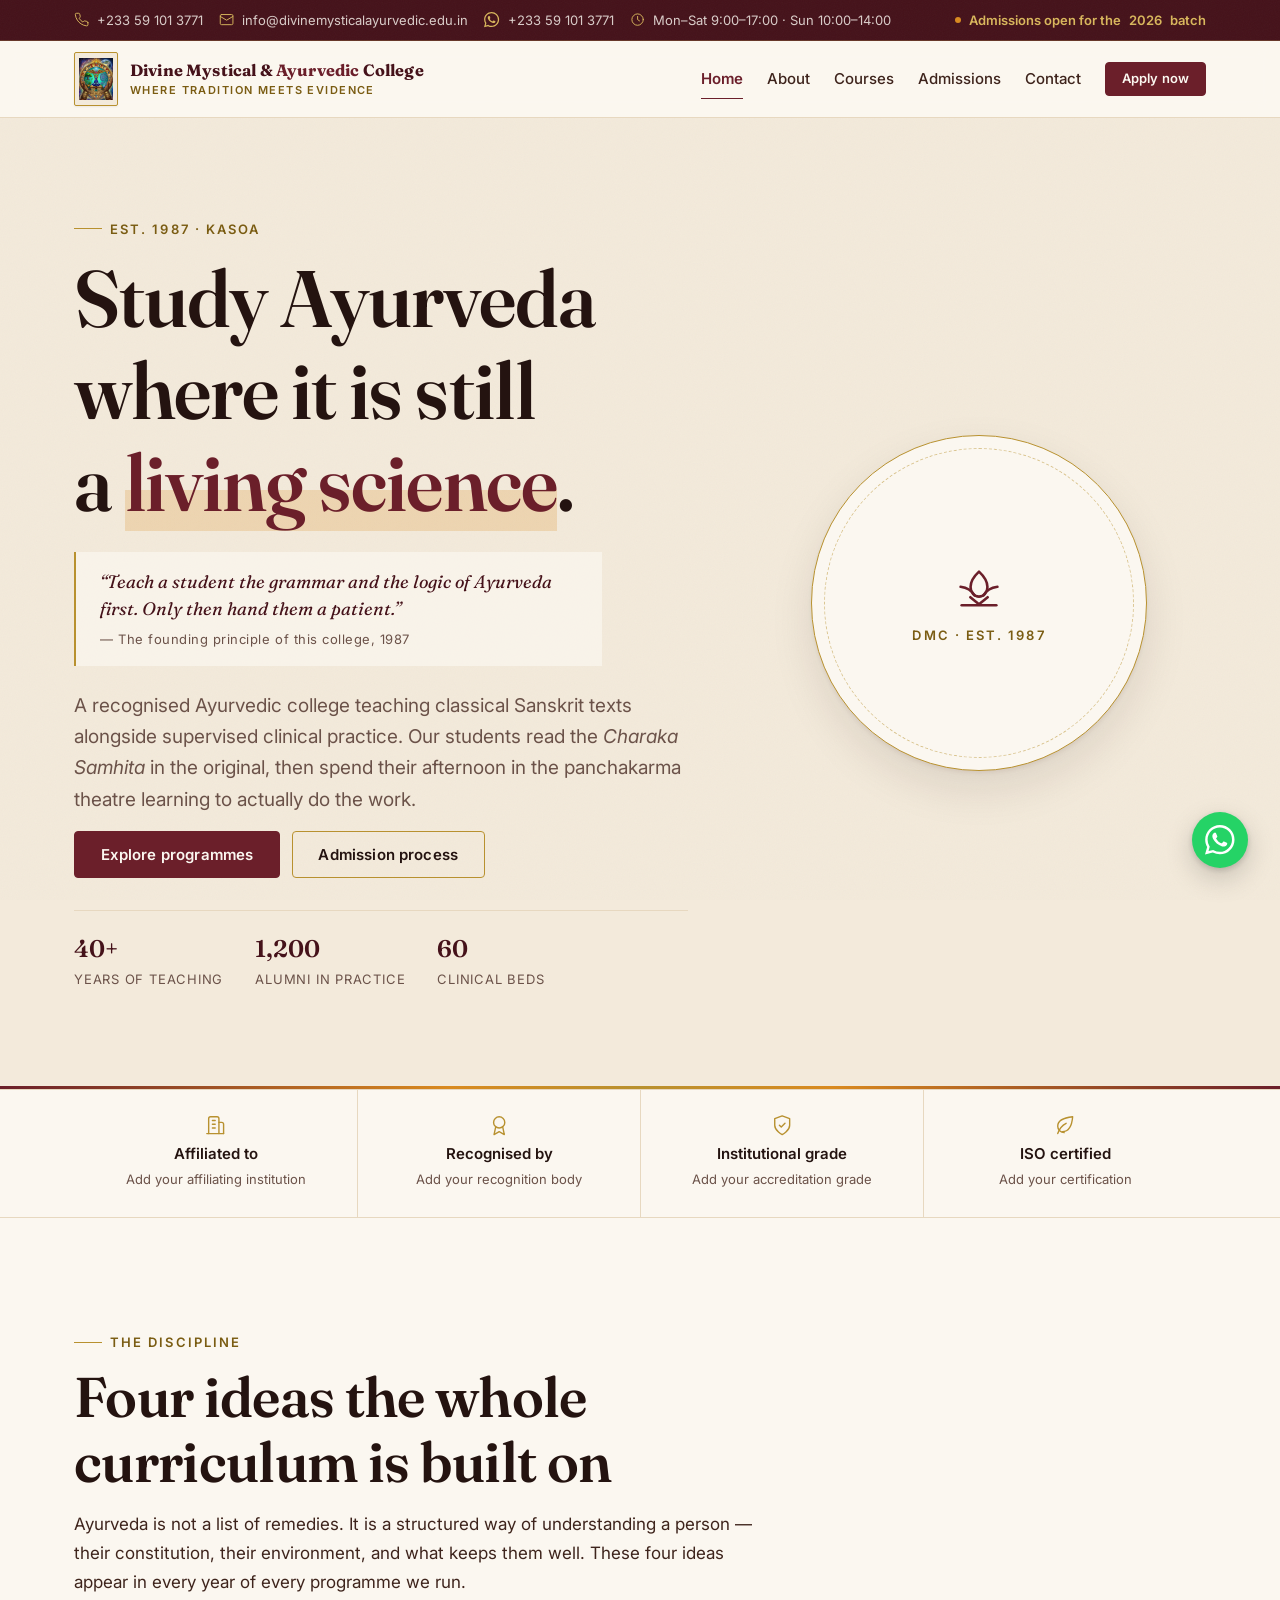
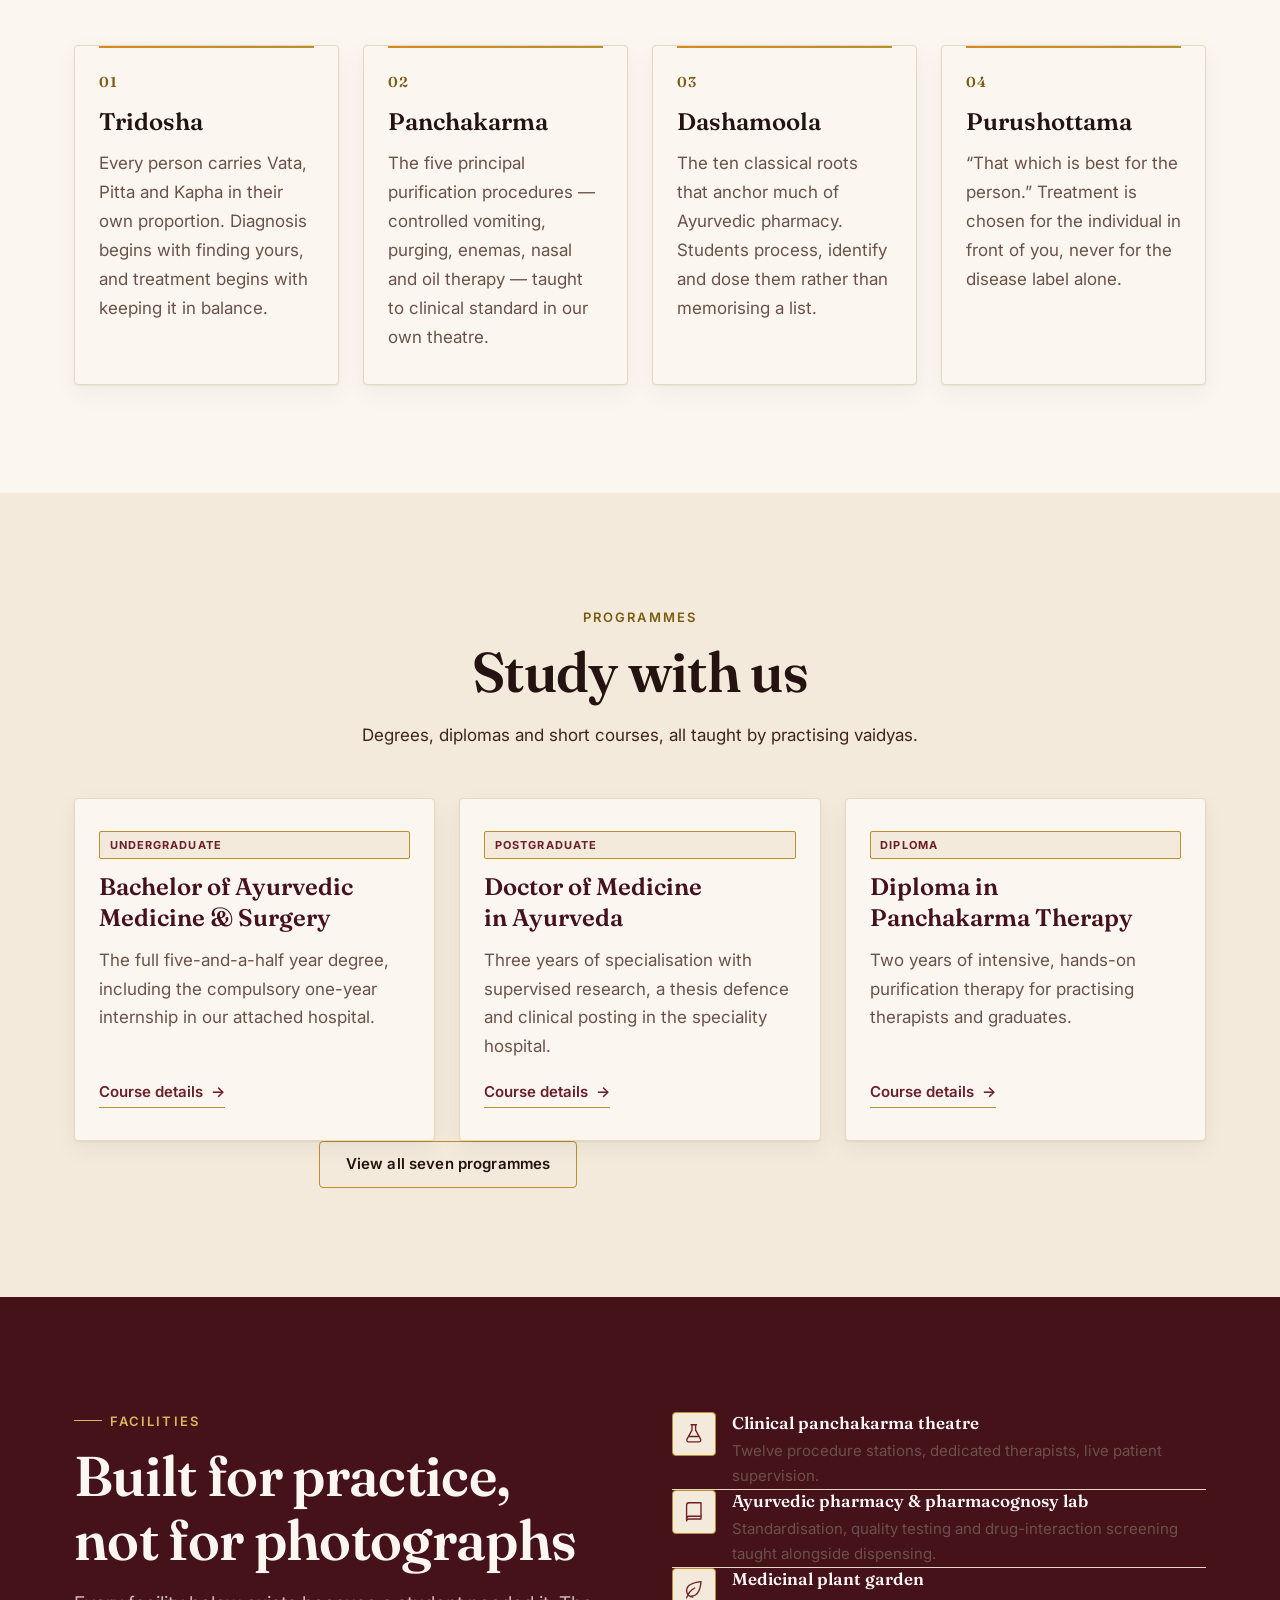
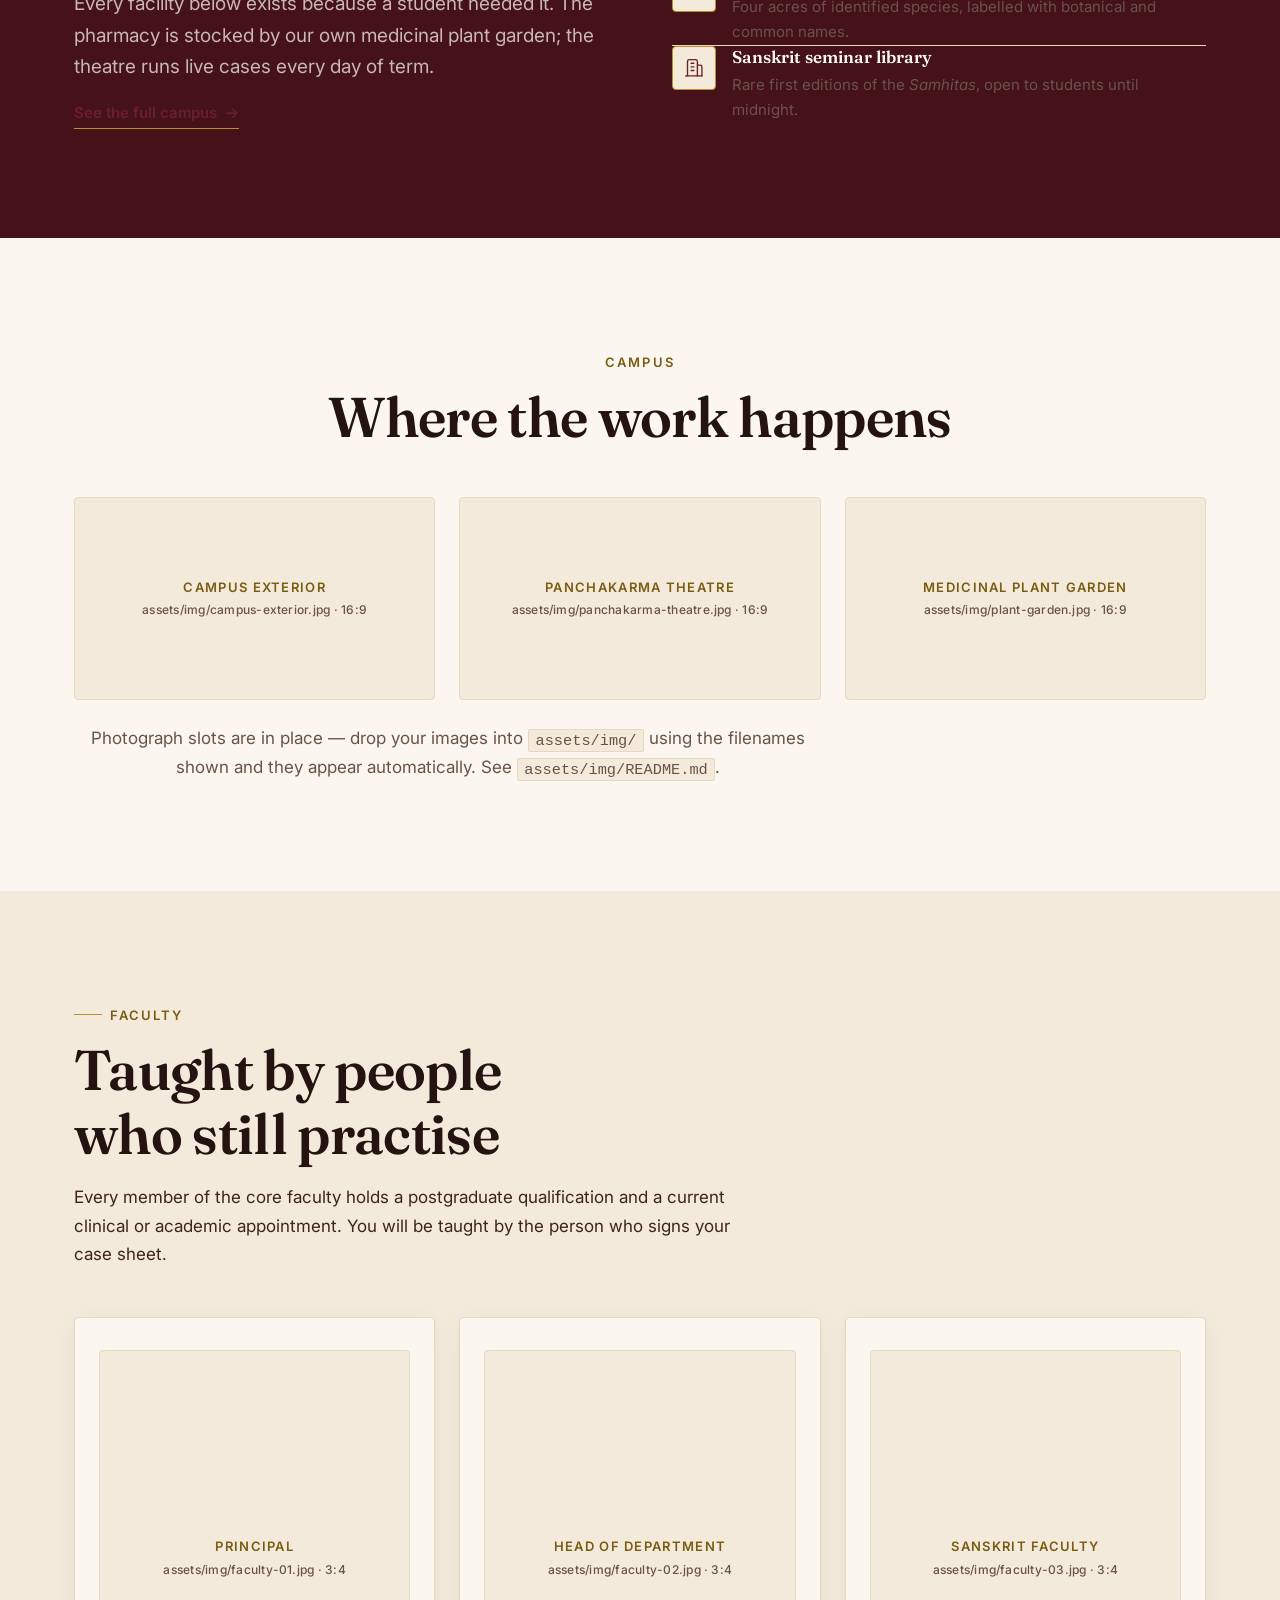
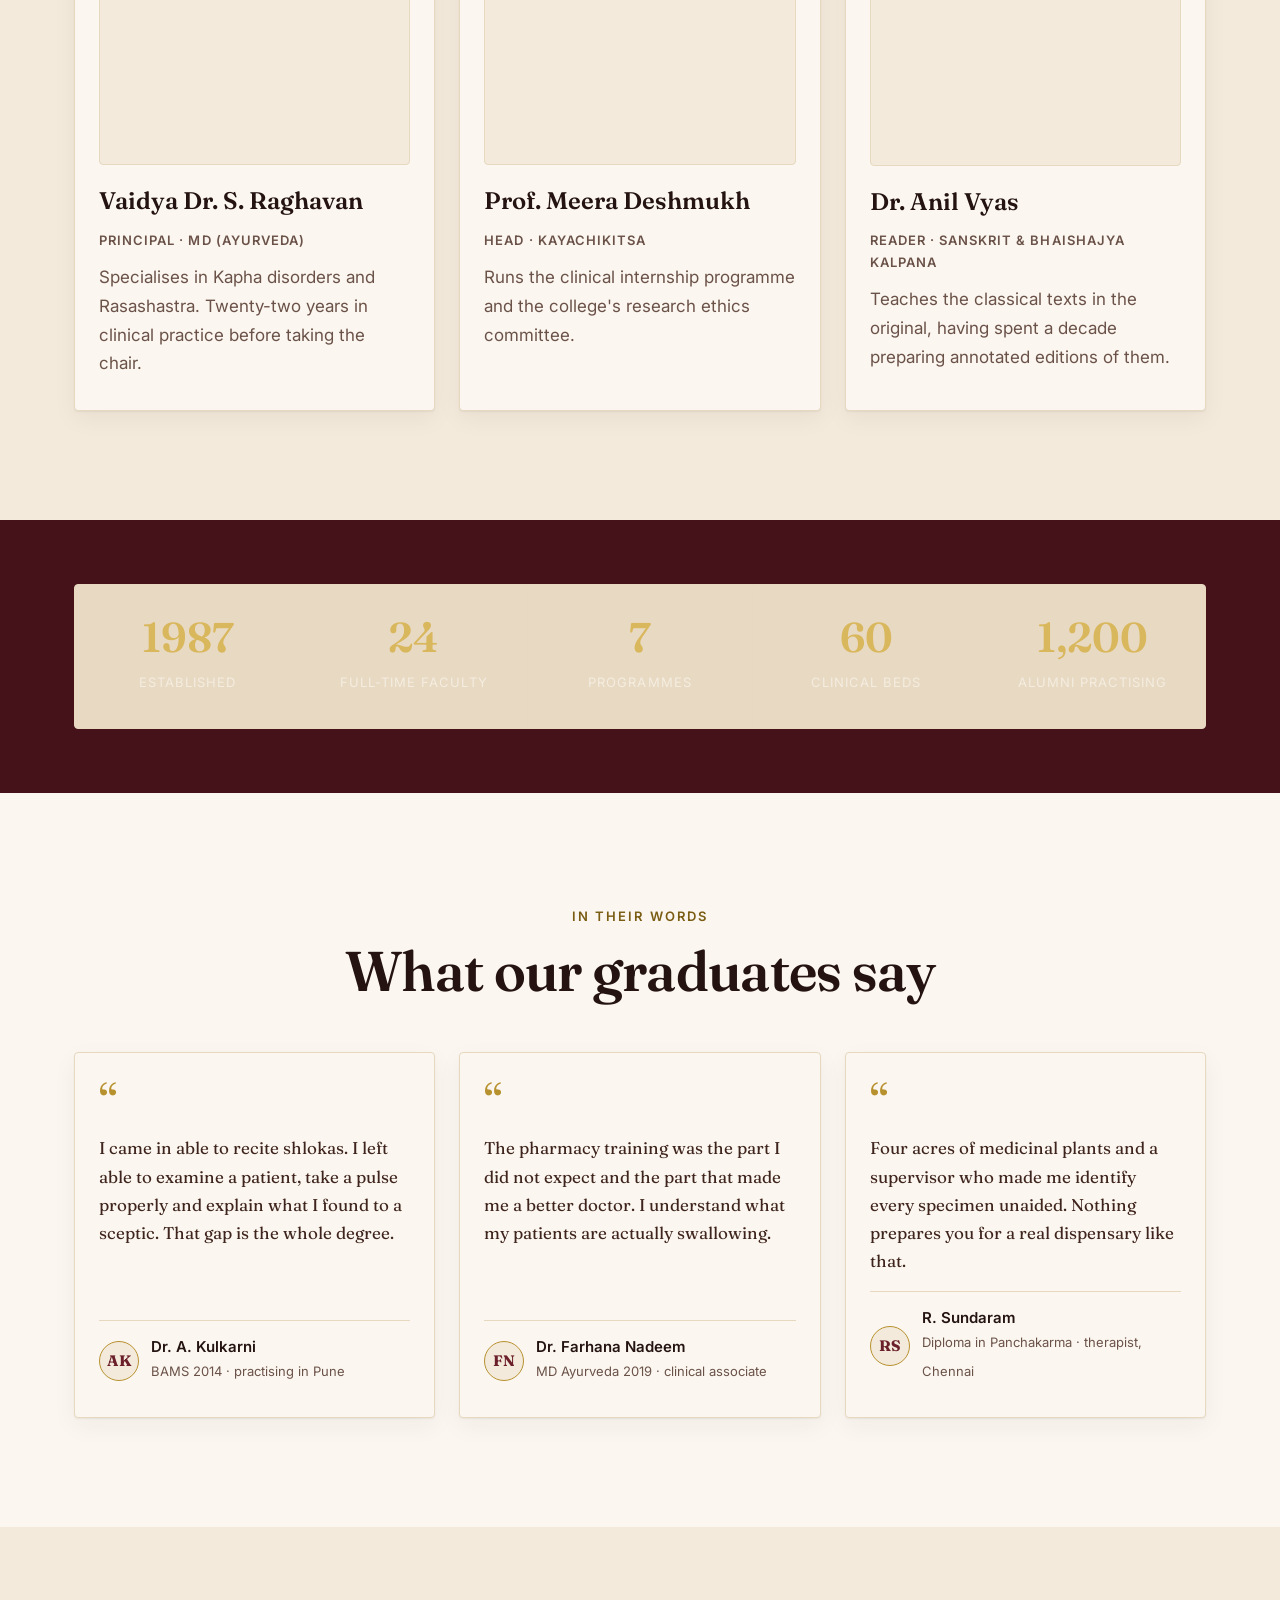
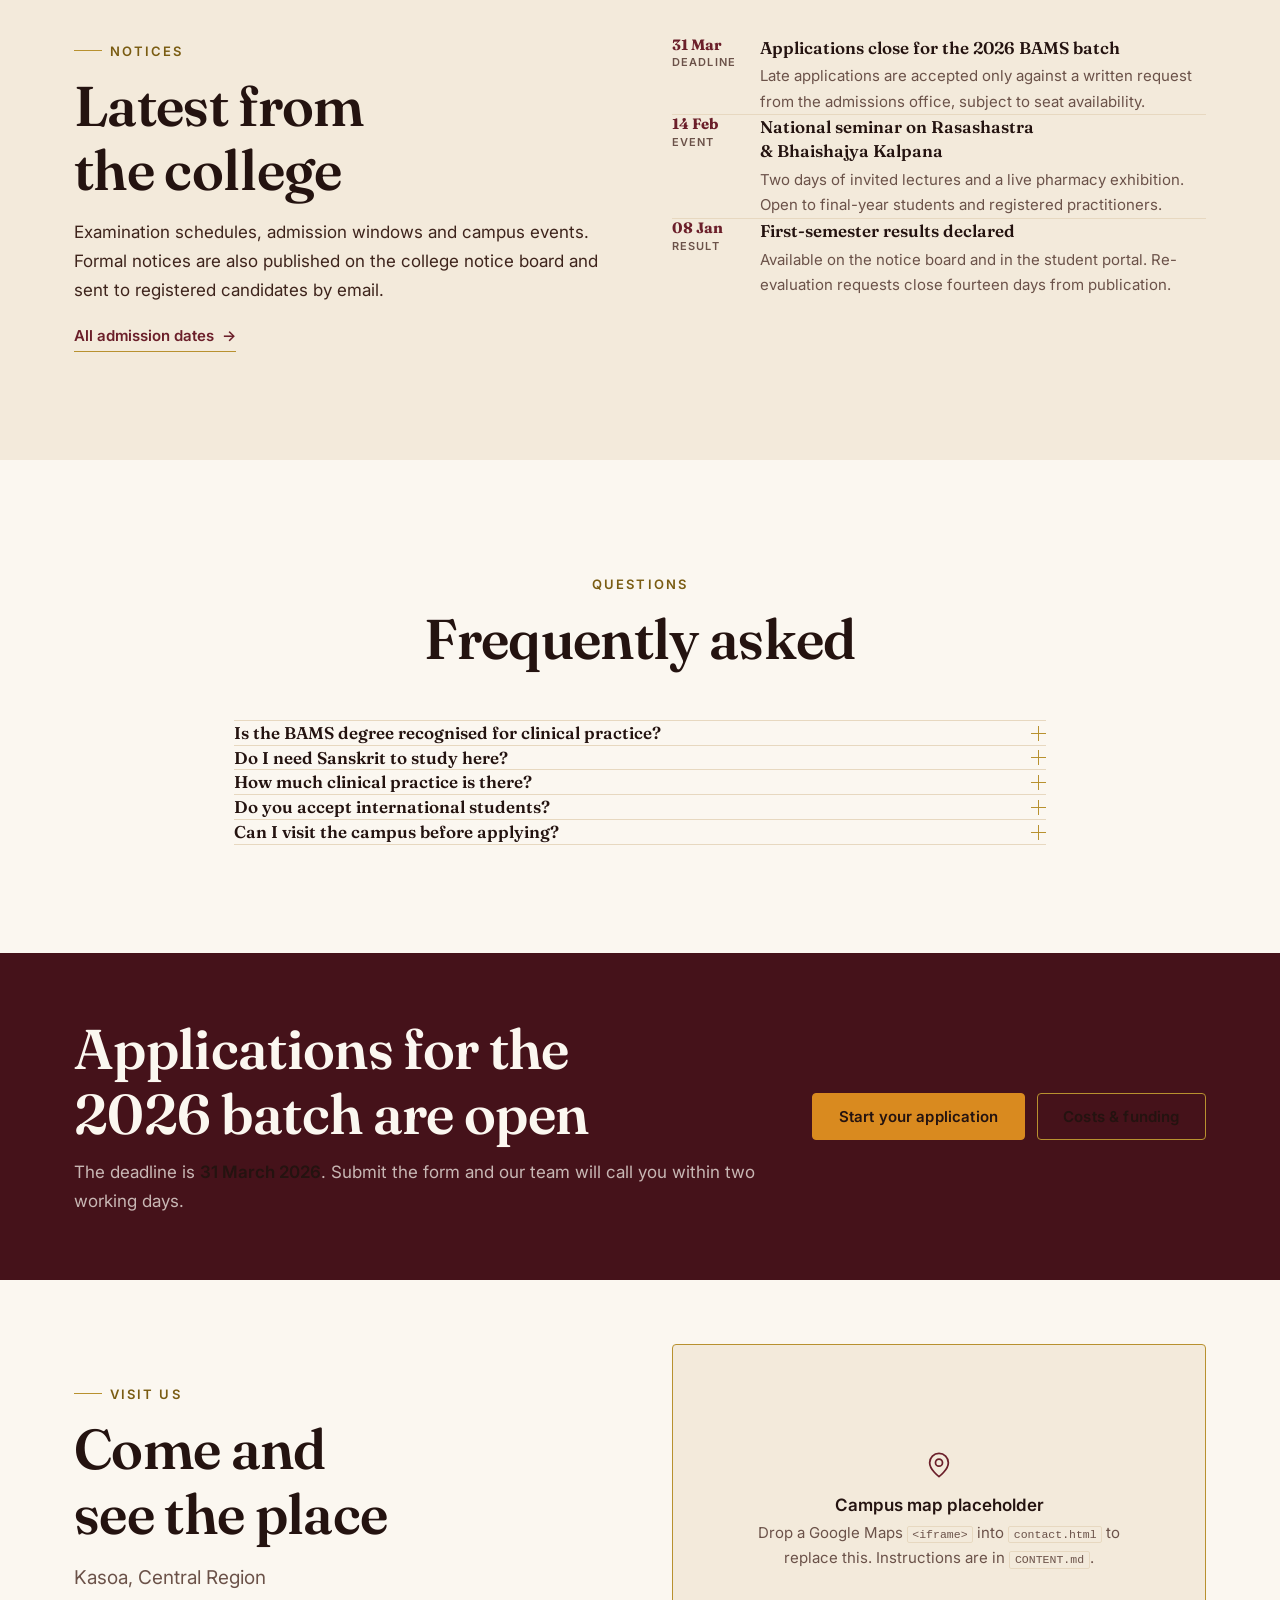
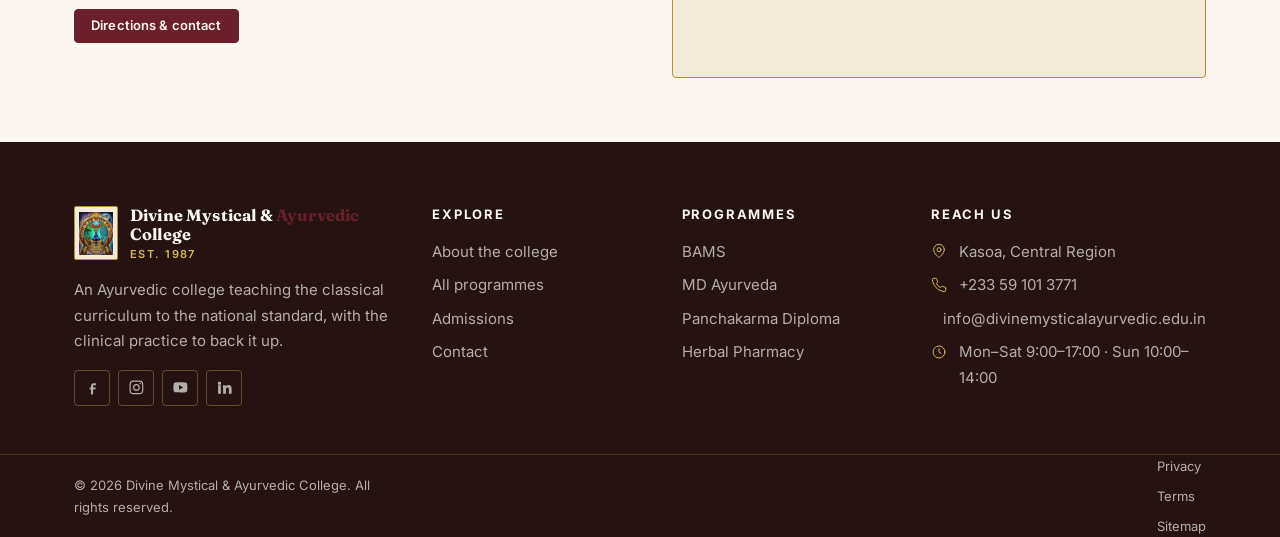
==== index.html @ 0a497731 "Initial commit: Divine Mystical & Ayurvedic College website Static site, zero dependencies. HTML, CS" ====
<!DOCTYPE html>
<html lang="en" class="no-js">
<head>
<meta charset="utf-8">
<meta name="viewport" content="width=device-width, initial-scale=1">
<title>Divine Mystical &amp; Ayurvedic College | BAMS &amp; MD Ayurveda</title>
<meta name="description" content="Recognised Ayurvedic college offering BAMS, MD Ayurveda, Panchakarma, herbal pharmacy and yoga therapy. Classical Sanskrit scholarship plus supervised clinical practice.">
<meta name="theme-color" content="#6b1f2a">
<link rel="canonical" href="https://www.divinemysticalayurvedic.edu.in/">

<meta property="og:type" content="website">
<meta property="og:site_name" content="Divine Mystical &amp; Ayurvedic College">
<meta property="og:locale" content="en_IN">
<meta property="og:title" content="Divine Mystical &amp; Ayurvedic College">
<meta property="og:description" content="Recognised Ayurvedic college offering BAMS, MD Ayurveda, Panchakarma, herbal pharmacy and yoga therapy programmes.">
<meta property="og:url" content="https://www.divinemysticalayurvedic.edu.in/">
<meta name="twitter:card" content="summary_large_image">
<meta name="twitter:title" content="Divine Mystical &amp; Ayurvedic College">
<meta name="twitter:description" content="Recognised Ayurvedic college offering BAMS, MD Ayurveda, Panchakarma, herbal pharmacy and yoga therapy programmes.">

<link rel="icon" href="data:image/svg+xml,%3Csvg xmlns='http://www.w3.org/2000/svg' viewBox='0 0 32 32'%3E%3Crect width='32' height='32' fill='%236b1f2a'/%3E%3Cg fill='none' stroke='%23d9b75c' stroke-width='1.6' stroke-linecap='round'%3E%3Cpath d='M16 7c3 3 4.5 5.5 4.5 8.5S19 20 16 20s-4.5-2-4.5-4.5S13 10 16 7z'/%3E%3Cpath d='M6.5 13.5c3.5.5 6 2 7.5 4.5M25.5 13.5c-3.5.5-6 2-7.5 4.5'/%3E%3Cpath d='M7.5 22.5h17'/%3E%3C/g%3E%3C/svg%3E">
<link rel="preconnect" href="https://fonts.googleapis.com">
<link rel="preconnect" href="https://fonts.gstatic.com" crossorigin>
<link rel="stylesheet" href="https://fonts.googleapis.com/css2?family=Fraunces:opsz,wght@9..144,400;9..144,600;9..144,700&family=Inter:wght@400;500;600;700&display=swap">
<link rel="stylesheet" href="css/styles.css">
</head>
<body>

<a class="skip-link" href="#main">Skip to main content</a>
<div class="grain" aria-hidden="true"></div>

<!-- Utility bar -->
<div class="utility-bar">
  <div class="wrap">
    <ul class="utility-bar__list">
      <li>
        <svg viewBox="0 0 24 24" fill="none" stroke="currentColor" stroke-width="1.5" stroke-linecap="round" stroke-linejoin="round" aria-hidden="true"><path d="M22 16.9v3a2 2 0 0 1-2.2 2 19.8 19.8 0 0 1-8.6-3.1 19.5 19.5 0 0 1-6-6A19.8 19.8 0 0 1 2.1 4.2 2 2 0 0 1 4.1 2h3a2 2 0 0 1 2 1.7c.1 1 .4 1.9.7 2.8a2 2 0 0 1-.5 2.1L8.1 9.9a16 16 0 0 0 6 6l1.3-1.3a2 2 0 0 1 2.1-.4c.9.3 1.8.6 2.8.7a2 2 0 0 1 1.7 2z"/></svg>
        <a href="tel:+233591013771" data-dm-href="phone.main" data-dm-scheme="tel"><span data-dm="phone.main">+233 59 101 3771</span></a>
      </li>
      <li>
        <svg viewBox="0 0 24 24" fill="none" stroke="currentColor" stroke-width="1.5" stroke-linecap="round" stroke-linejoin="round" aria-hidden="true"><rect x="2" y="4" width="20" height="16" rx="2"/><path d="m22 7-10 6L2 7"/></svg>
        <a href="mailto:info@example.edu.in" data-dm-href="email.general" data-dm-scheme="mailto"><span data-dm="email.general">info@example.edu.in</span></a>
      </li><li>
        <svg viewBox="0 0 24 24" fill="currentColor" aria-hidden="true"><path d="M20.52 3.48A12.07 12.07 0 0 0 12.04 0C5.5 0 .16 5.34.16 11.88c0 2.1.55 4.14 1.59 5.95L0 24l6.31-1.66a12.09 12.09 0 0 0 5.73 1.45h.01c6.54 0 11.88-5.34 11.88-11.88 0-3.17-1.24-6.15-3.48-8.39zm-8.48 18.3a9.9 9.9 0 0 1-5.05-1.38l-.36-.21-3.74.98.98-3.65-.24-.37a9.87 9.87 0 0 1-1.51-5.26c0-5.45 4.44-9.88 9.88-9.88a9.84 9.84 0 0 1 6.99 2.9 9.84 9.84 0 0 1 2.9 6.99c0 5.45-4.43 9.88-9.88 9.88m5.46-7.45c-.3-.15-1.77-.87-2.05-.97s-.47-.15-.67.15-.77.97-.95 1.17-.35.22-.65.08a8.15 8.15 0 0 1-2.4-1.48 9.02 9.02 0 0 1-1.66-2.07c-.17-.3-.02-.46.13-.61.13-.13.3-.35.45-.52.15-.17.2-.3.3-.5a.53.53 0 0 0-.02-.52c-.08-.15-.67-1.61-.92-2.2-.24-.57-.49-.5-.67-.5h-.58c-.2 0-.52.08-.79.37-.27.3-1.03 1.01-1.03 2.46s1.06 2.86 1.21 3.06c.15.2 2.08 3.18 5.05 4.46.71.3 1.26.49 1.69.63.71.23 1.36.2 1.87.12.57-.08 1.77-.72 2.02-1.42.25-.7.25-1.3.17-1.42-.08-.12-.28-.2-.58-.35z"/></svg>
        <a href="https://wa.me/233591013771" data-dm-href="whatsapp.url" data-dm-scheme="url" target="_blank" rel="noopener noreferrer"><span data-dm="phone.whatsapp">+233 59 101 3771</span></a>
      </li>
      <li>
        <svg viewBox="0 0 24 24" fill="none" stroke="currentColor" stroke-width="1.5" stroke-linecap="round" stroke-linejoin="round" aria-hidden="true"><circle cx="12" cy="12" r="9"/><path d="M12 7v5l3 2"/></svg>
        <span data-dm="hours.display">Mon–Sat 9:00–17:00</span>
      </li>
    </ul>
    <span class="utility-bar__notice">
      <span class="pulse-dot" aria-hidden="true"></span>
      Admissions open for the <span data-dm="admissions.batchYear">2026</span> batch
    </span>
  </div>
</div>

<!-- Header -->
<header class="site-header">
  <div class="wrap">
    <a class="brand" href="index.html">
      <span class="brand__mark">
        <img src="assets/logo.jpg" alt="Divine Mystical &amp; Ayurvedic College crest" width="864" height="1079" fetchpriority="high">
      </span>
      <span class="brand__text">
        <span class="brand__name">Divine Mystical &amp; <span>Ayurvedic</span> College</span>
        <span class="brand__tag" data-dm="tagline">Where tradition meets evidence</span>
      </span>
    </a>

    <button class="nav-toggle" type="button" aria-expanded="false" aria-controls="site-nav" aria-label="Open menu">
      <svg class="nav-toggle__open" viewBox="0 0 24 24" fill="none" stroke="currentColor" stroke-width="1.8" stroke-linecap="round" aria-hidden="true"><path d="M3 6h18M3 12h18M3 18h18"/></svg>
      <svg viewBox="0 0 24 24" fill="none" stroke="currentColor" stroke-width="1.8" stroke-linecap="round" aria-hidden="true"><path d="M18 6 6 18M6 6l12 12"/></svg>
    </button>

    <nav class="nav" id="site-nav" aria-label="Main">
      <ul class="nav__list">
        <li><a class="nav__link" href="index.html" aria-current="page">Home</a></li>
        <li><a class="nav__link" href="about.html">About</a></li>
        <li><a class="nav__link" href="courses.html">Courses</a></li>
        <li><a class="nav__link" href="admissions.html">Admissions</a></li>
        <li><a class="nav__link" href="contact.html">Contact</a></li>
      </ul>
      <div class="nav__actions">
        <a class="btn btn--primary btn--sm" href="admissions.html#apply">Apply now</a>
      </div>
    </nav>
  </div>
</header>

<main id="main">

  <!-- Hero -->
  <section class="hero">
    <div class="mandala ornament pos-tr" aria-hidden="true"></div>
    <div class="wrap hero__inner">
      <div class="hero__content">
        <span class="eyebrow">Est. <span data-dm="established">1987</span> · Kasoa</span>
        <h1>Study Ayurveda where it is still a <em>living science</em>.</h1>

        <blockquote class="hero__quote">
          &ldquo;Teach a student the grammar and the logic of Ayurveda first.
          Only then hand them a patient.&rdquo;
          <span>&mdash; The founding principle of this college, 1987</span>
        </blockquote>

        <p class="lead">
          A recognised Ayurvedic college teaching classical Sanskrit texts alongside
          supervised clinical practice. Our students read the <em>Charaka Samhita</em>
          in the original, then spend their afternoon in the panchakarma theatre
          learning to actually do the work.
        </p>

        <div class="hero__actions">
          <a class="btn btn--primary" href="courses.html">Explore programmes</a>
          <a class="btn btn--ghost" href="admissions.html">Admission process</a>
        </div>

        <div class="hero__meta">
          <div class="hero__meta-item">
            <strong>40+</strong>
            <span>Years of teaching</span>
          </div>
          <div class="hero__meta-item">
            <strong>1,200</strong>
            <span>Alumni in practice</span>
          </div>
          <div class="hero__meta-item">
            <strong>60</strong>
            <span>Clinical beds</span>
          </div>
        </div>
      </div>

      <div class="hero__panel">
        <div class="hero__disc">
          <div class="mandala hero__disc-mandala" aria-hidden="true"></div>
          <span class="hero__disc-crest">
            <svg viewBox="0 0 24 24" fill="none" stroke="currentColor" stroke-width="1.2" stroke-linecap="round" stroke-linejoin="round" aria-hidden="true" style="width: 3.25rem; height: 3.25rem; margin: 0 auto .75rem; color: var(--maroon-700);">
              <path d="M12 4c2.6 2.4 3.9 4.5 3.9 7.1 0 2.6-1.7 4.4-3.9 4.4s-3.9-1.8-3.9-4.4C8.1 8.5 9.4 6.4 12 4z"/>
              <path d="M3.5 11c3 .4 5.1 1.7 6.4 3.9M20.5 11c-3 .4-5.1 1.7-6.4 3.9"/>
              <path d="M4 19.5h16"/>
              <path d="M8 15.8 12 19l4-3.2"/>
            </svg>
            <span class="hero__disc-sub">DMC · Est. <span data-dm="established">1987</span></span>
          </span>
        </div>
      </div>
    </div>
  </section>

  <!-- Credential strip -->
  <section class="credentials" aria-label="Accreditation and recognition">
    <div class="wrap">
      <div class="credential" data-reveal>
        <svg viewBox="0 0 24 24" fill="none" stroke="currentColor" stroke-width="1.5" stroke-linecap="round" stroke-linejoin="round" aria-hidden="true"><path d="M3 21h18"/><path d="M5 21V5a2 2 0 0 1 2-2h7a2 2 0 0 1 2 2v16"/><path d="M16 9h3a2 2 0 0 1 2 2v10"/><path d="M9 7h3M9 11h3M9 15h3"/></svg>
        <strong data-dm="accreditation.0.label">Affiliated to</strong>
        <span data-dm="accreditation.0.value">Add your affiliating institution</span>
      </div>
      <div class="credential" data-reveal>
        <svg viewBox="0 0 24 24" fill="none" stroke="currentColor" stroke-width="1.5" stroke-linecap="round" stroke-linejoin="round" aria-hidden="true"><circle cx="12" cy="9" r="6"/><path d="m8.2 14-1.7 8 5.5-3 5.5 3-1.7-8"/></svg>
        <strong data-dm="accreditation.1.label">Recognised by</strong>
        <span data-dm="accreditation.1.value">Add your recognition body</span>
      </div>
      <div class="credential" data-reveal>
        <svg viewBox="0 0 24 24" fill="none" stroke="currentColor" stroke-width="1.5" stroke-linecap="round" stroke-linejoin="round" aria-hidden="true"><path d="M12 22s8-4 8-10V5l-8-3-8 3v7c0 6 8 10 8 10z"/><path d="m9 12 2 2 4-4"/></svg>
        <strong data-dm="accreditation.2.label">Institutional grade</strong>
        <span data-dm="accreditation.2.value">Add your accreditation grade</span>
      </div>
      <div class="credential" data-reveal>
        <svg viewBox="0 0 24 24" fill="none" stroke="currentColor" stroke-width="1.5" stroke-linecap="round" stroke-linejoin="round" aria-hidden="true"><path d="M11 20A7 7 0 0 1 4 13c0-6 7-9 16-10-1 12-6 16-11 16z"/><path d="M4 21c2-6 5-9 9-11"/></svg>
        <strong data-dm="accreditation.3.label">ISO certified</strong>
        <span data-dm="accreditation.3.value">Add your certification</span>
      </div>
    </div>
  </section>

  <!-- Pillars -->
  <section class="section">
    <div class="wrap">
      <div class="section-head" data-reveal>
        <span class="eyebrow">The discipline</span>
        <h2>Four ideas the whole curriculum is built on</h2>
        <p>
          Ayurveda is not a list of remedies. It is a structured way of
          understanding a person — their constitution, their environment, and
          what keeps them well. These four ideas appear in every year of every
          programme we run.
        </p>
      </div>

      <div class="grid grid-4">
        <article class="card card--raise pillar" data-reveal>
          <span class="card__index">01</span>
          <h3>Tridosha</h3>
          <p>
            Every person carries Vata, Pitta and Kapha in their own proportion.
            Diagnosis begins with finding yours, and treatment begins with
            keeping it in balance.
          </p>
        </article>
        <article class="card card--raise pillar" data-reveal>
          <span class="card__index">02</span>
          <h3>Panchakarma</h3>
          <p>
            The five principal purification procedures — controlled vomiting,
            purging, enemas, nasal and oil therapy — taught to clinical
            standard in our own theatre.
          </p>
        </article>
        <article class="card card--raise pillar" data-reveal>
          <span class="card__index">03</span>
          <h3>Dashamoola</h3>
          <p>
            The ten classical roots that anchor much of Ayurvedic pharmacy.
            Students process, identify and dose them rather than memorising a
            list.
          </p>
        </article>
        <article class="card card--raise pillar" data-reveal>
          <span class="card__index">04</span>
          <h3>Purushottama</h3>
          <p>
            “That which is best for the person.” Treatment is chosen for the
            individual in front of you, never for the disease label alone.
          </p>
        </article>
      </div>
    </div>
  </section>

  <!-- Programmes snapshot -->
  <section class="section section--tint">
    <div class="wrap">
      <div class="section-head section-head--center" data-reveal>
        <span class="eyebrow">Programmes</span>
        <h2>Study with us</h2>
        <p>Degrees, diplomas and short courses, all taught by practising vaidyas.</p>
      </div>

      <div class="grid grid-3">
        <article class="card card--raise" data-reveal>
          <span class="course-card__level">Undergraduate</span>
          <h3 class="course-card__title">Bachelor of Ayurvedic Medicine &amp; Surgery</h3>
          <p>
            The full five-and-a-half year degree, including the compulsory
            one-year internship in our attached hospital.
          </p>
          <div class="card__foot">
            <a class="link-arrow" href="courses.html#bams">Course details</a>
          </div>
        </article>

        <article class="card card--raise" data-reveal>
          <span class="course-card__level">Postgraduate</span>
          <h3 class="course-card__title">Doctor of Medicine in Ayurveda</h3>
          <p>
            Three years of specialisation with supervised research, a thesis
            defence and clinical posting in the speciality hospital.
          </p>
          <div class="card__foot">
            <a class="link-arrow" href="courses.html#md-ayurveda">Course details</a>
          </div>
        </article>

        <article class="card card--raise" data-reveal>
          <span class="course-card__level">Diploma</span>
          <h3 class="course-card__title">Diploma in Panchakarma Therapy</h3>
          <p>
            Two years of intensive, hands-on purification therapy for
            practising therapists and graduates.
          </p>
          <div class="card__foot">
            <a class="link-arrow" href="courses.html#panchakarma">Course details</a>
          </div>
        </article>
      </div>

      <p class="text-center mt-0" style="margin-top: 2rem;" data-reveal>
        <a class="btn btn--ghost" href="courses.html">View all seven programmes</a>
      </p>
    </div>
  </section>

  <!-- Facilities -->
  <section class="section section--dark">
    <div class="mandala ornament pos-bl" aria-hidden="true"></div>
    <div class="wrap">
      <div class="split">
        <div data-reveal>
          <span class="eyebrow">Facilities</span>
          <h2>Built for practice, not for photographs</h2>
          <p class="lead">
            Every facility below exists because a student needed it. The
            pharmacy is stocked by our own medicinal plant garden; the
            theatre runs live cases every day of term.
          </p>
          <p>
            <a class="link-arrow" href="about.html#infrastructure">See the full campus</a>
          </p>
        </div>

        <div data-reveal>
          <div class="feature-row">
            <span class="card__icon">
              <svg viewBox="0 0 24 24" fill="none" stroke="currentColor" stroke-width="1.5" stroke-linecap="round" stroke-linejoin="round" aria-hidden="true"><path d="M9 2h6"/><path d="M10 2v6L4.5 18A2 2 0 0 0 6.2 21h11.6a2 2 0 0 0 1.7-3L14 8V2"/><path d="M7 15h10"/></svg>
            </span>
            <div>
              <h3>Clinical panchakarma theatre</h3>
              <p>Twelve procedure stations, dedicated therapists, live patient supervision.</p>
            </div>
          </div>
          <div class="feature-row">
            <span class="card__icon">
              <svg viewBox="0 0 24 24" fill="none" stroke="currentColor" stroke-width="1.5" stroke-linecap="round" stroke-linejoin="round" aria-hidden="true"><path d="M4 4.5A2.5 2.5 0 0 1 6.5 2H20v18H6.5A2.5 2.5 0 0 0 4 22z"/><path d="M4 19.5A2.5 2.5 0 0 1 6.5 17H20"/></svg>
            </span>
            <div>
              <h3>Ayurvedic pharmacy &amp; pharmacognosy lab</h3>
              <p>Standardisation, quality testing and drug-interaction screening taught alongside dispensing.</p>
            </div>
          </div>
          <div class="feature-row">
            <span class="card__icon">
              <svg viewBox="0 0 24 24" fill="none" stroke="currentColor" stroke-width="1.5" stroke-linecap="round" stroke-linejoin="round" aria-hidden="true"><path d="M11 20A7 7 0 0 1 4 13c0-6 7-9 16-10-1 12-6 16-11 16z"/><path d="M4 21c2-6 5-9 9-11"/></svg>
            </span>
            <div>
              <h3>Medicinal plant garden</h3>
              <p>Four acres of identified species, labelled with botanical and common names.</p>
            </div>
          </div>
          <div class="feature-row">
            <span class="card__icon">
              <svg viewBox="0 0 24 24" fill="none" stroke="currentColor" stroke-width="1.5" stroke-linecap="round" stroke-linejoin="round" aria-hidden="true"><path d="M3 21h18"/><path d="M5 21V5a2 2 0 0 1 2-2h7a2 2 0 0 1 2 2v16"/><path d="M16 9h3a2 2 0 0 1 2 2v10"/><path d="M9 7h3M9 11h3M9 15h3"/></svg>
            </span>
            <div>
              <h3>Sanskrit seminar library</h3>
              <p>Rare first editions of the <em>Samhitas</em>, open to students until midnight.</p>
            </div>
          </div>
        </div>
      </div>
    </div>
  </section>

  <!-- Campus strip -->
  <section class="section">
    <div class="wrap">
      <div class="section-head section-head--center" data-reveal>
        <span class="eyebrow">Campus</span>
        <h2>Where the work happens</h2>
      </div>

      <div class="grid grid-3">
        <figure data-reveal>
          <div class="slot slot--wide">
            <span class="slot__tag">Campus exterior<span>assets/img/campus-exterior.jpg · 16:9</span></span>
          </div>
        </figure>
        <figure data-reveal>
          <div class="slot slot--wide">
            <span class="slot__tag">Panchakarma theatre<span>assets/img/panchakarma-theatre.jpg · 16:9</span></span>
          </div>
        </figure>
        <figure data-reveal>
          <div class="slot slot--wide">
            <span class="slot__tag">Medicinal plant garden<span>assets/img/plant-garden.jpg · 16:9</span></span>
          </div>
        </figure>
      </div>

      <p class="text-center text-muted" style="margin-top: 1.5rem;" data-reveal>
        Photograph slots are in place — drop your images into <code>assets/img/</code>
        using the filenames shown and they appear automatically. See
        <code>assets/img/README.md</code>.
      </p>
    </div>
  </section>

  <!-- Faculty -->
  <section class="section section--tint">
    <div class="wrap">
      <div class="section-head" data-reveal>
        <span class="eyebrow">Faculty</span>
        <h2>Taught by people who still practise</h2>
        <p>
          Every member of the core faculty holds a postgraduate qualification
          and a current clinical or academic appointment. You will be taught
          by the person who signs your case sheet.
        </p>
      </div>

      <div class="grid grid-3">
        <article class="card card--raise" data-reveal>
          <div class="slot slot--portrait" style="margin-bottom: 1.25rem;">
            <span class="slot__tag">Principal<span>assets/img/faculty-01.jpg · 3:4</span></span>
          </div>
          <h3>Vaidya Dr. S. Raghavan</h3>
          <p class="text-gold" style="font-size: var(--step-xs); font-weight: 600; letter-spacing: .08em; text-transform: uppercase;">Principal · MD (Ayurveda)</p>
          <p style="margin-top: .75rem;">
            Specialises in Kapha disorders and Rasashastra. Twenty-two years
            in clinical practice before taking the chair.
          </p>
        </article>

        <article class="card card--raise" data-reveal>
          <div class="slot slot--portrait" style="margin-bottom: 1.25rem;">
            <span class="slot__tag">Head of Department<span>assets/img/faculty-02.jpg · 3:4</span></span>
          </div>
          <h3>Prof. Meera Deshmukh</h3>
          <p class="text-gold" style="font-size: var(--step-xs); font-weight: 600; letter-spacing: .08em; text-transform: uppercase;">Head · Kayachikitsa</p>
          <p style="margin-top: .75rem;">
            Runs the clinical internship programme and the college's research
            ethics committee.
          </p>
        </article>

        <article class="card card--raise" data-reveal>
          <div class="slot slot--portrait" style="margin-bottom: 1.25rem;">
            <span class="slot__tag">Sanskrit Faculty<span>assets/img/faculty-03.jpg · 3:4</span></span>
          </div>
          <h3>Dr. Anil Vyas</h3>
          <p class="text-gold" style="font-size: var(--step-xs); font-weight: 600; letter-spacing: .08em; text-transform: uppercase;">Reader · Sanskrit &amp; Bhaishajya Kalpana</p>
          <p style="margin-top: .75rem;">
            Teaches the classical texts in the original, having spent a decade
            preparing annotated editions of them.
          </p>
        </article>
      </div>
    </div>
  </section>

  <!-- Stats -->
  <section class="section-sm section--dark">
    <div class="wrap">
      <div class="stats" data-reveal>
        <div class="stat">
          <span class="stat__num">1987</span>
          <span class="stat__label">Established</span>
        </div>
        <div class="stat">
          <span class="stat__num">24</span>
          <span class="stat__label">Full-time faculty</span>
        </div>
        <div class="stat">
          <span class="stat__num">7</span>
          <span class="stat__label">Programmes</span>
        </div>
        <div class="stat">
          <span class="stat__num">60</span>
          <span class="stat__label">Clinical beds</span>
        </div>
        <div class="stat">
          <span class="stat__num">1,200</span>
          <span class="stat__label">Alumni practising</span>
        </div>
      </div>
    </div>
  </section>

  <!-- Testimonials -->
  <section class="section">
    <div class="wrap">
      <div class="section-head section-head--center" data-reveal>
        <span class="eyebrow">In their words</span>
        <h2>What our graduates say</h2>
      </div>

      <div class="grid grid-3">
        <figure class="card quote-card" data-reveal>
          <span class="quote-card__mark" aria-hidden="true">&ldquo;</span>
          <blockquote>
            I came in able to recite shlokas. I left able to examine a
            patient, take a pulse properly and explain what I found to a
            sceptic. That gap is the whole degree.
          </blockquote>
          <figcaption>
            <span class="quote-card__avatar" aria-hidden="true">AK</span>
            <span class="quote-card__who">
              <strong>Dr. A. Kulkarni</strong>
              <span>BAMS 2014 · practising in Pune</span>
            </span>
          </figcaption>
        </figure>

        <figure class="card quote-card" data-reveal>
          <span class="quote-card__mark" aria-hidden="true">&ldquo;</span>
          <blockquote>
            The pharmacy training was the part I did not expect and the part
            that made me a better doctor. I understand what my patients are
            actually swallowing.
          </blockquote>
          <figcaption>
            <span class="quote-card__avatar" aria-hidden="true">FN</span>
            <span class="quote-card__who">
              <strong>Dr. Farhana Nadeem</strong>
              <span>MD Ayurveda 2019 · clinical associate</span>
            </span>
          </figcaption>
        </figure>

        <figure class="card quote-card" data-reveal>
          <span class="quote-card__mark" aria-hidden="true">&ldquo;</span>
          <blockquote>
            Four acres of medicinal plants and a supervisor who made me
            identify every specimen unaided. Nothing prepares you for a real
            dispensary like that.
          </blockquote>
          <figcaption>
            <span class="quote-card__avatar" aria-hidden="true">RS</span>
            <span class="quote-card__who">
              <strong>R. Sundaram</strong>
              <span>Diploma in Panchakarma · therapist, Chennai</span>
            </span>
          </figcaption>
        </figure>
      </div>
    </div>
  </section>

  <!-- Notices -->
  <section class="section section--tint">
    <div class="wrap">
      <div class="split split--sticky">
        <div data-reveal>
          <span class="eyebrow">Notices</span>
          <h2>Latest from the college</h2>
          <p>
            Examination schedules, admission windows and campus events. Formal
            notices are also published on the college notice board and sent to
            registered candidates by email.
          </p>
          <p><a class="link-arrow" href="admissions.html#important-dates">All admission dates</a></p>
        </div>

        <div data-reveal>
          <article class="notice">
            <div class="notice__date">31 Mar<span>Deadline</span></div>
            <div>
              <h3>Applications close for the 2026 BAMS batch</h3>
              <p>
                Late applications are accepted only against a written request
                from the admissions office, subject to seat availability.
              </p>
            </div>
          </article>
          <article class="notice">
            <div class="notice__date">14 Feb<span>Event</span></div>
            <div>
              <h3>National seminar on Rasashastra &amp; Bhaishajya Kalpana</h3>
              <p>
                Two days of invited lectures and a live pharmacy exhibition.
                Open to final-year students and registered practitioners.
              </p>
            </div>
          </article>
          <article class="notice">
            <div class="notice__date">08 Jan<span>Result</span></div>
            <div>
              <h3>First-semester results declared</h3>
              <p>
                Available on the notice board and in the student portal.
                Re-evaluation requests close fourteen days from publication.
              </p>
            </div>
          </article>
        </div>
      </div>
    </div>
  </section>

  <!-- FAQ -->
  <section class="section">
    <div class="wrap wrap-narrow">
      <div class="section-head section-head--center" data-reveal>
        <span class="eyebrow">Questions</span>
        <h2>Frequently asked</h2>
      </div>

      <div class="accordion" data-reveal>
        <div class="accordion__item">
          <h3 style="margin:0;">
            <button class="accordion__trigger" type="button" aria-expanded="false" aria-controls="faq-1" id="faq-1-t">
              Is the BAMS degree recognised for clinical practice?
              <span class="accordion__icon" aria-hidden="true"></span>
            </button>
          </h3>
          <div class="accordion__panel" id="faq-1" role="region" aria-labelledby="faq-1-t" data-open="false" inert>
            <div>
              <p>
Yes. The programme runs a full clinical curriculum with supervised
postings, and the qualification is issued through our affiliating
institution. Registration requirements for practitioners differ
between countries — if you intend to practise outside Ghana, check the
requirements of the authority in that country before you enrol, and
confirm ours with the admissions office before you pay anything.
              </p>
            </div>
          </div>
        </div>

        <div class="accordion__item">
          <h3 style="margin:0;">
            <button class="accordion__trigger" type="button" aria-expanded="false" aria-controls="faq-2" id="faq-2-t">
              Do I need Sanskrit to study here?
              <span class="accordion__icon" aria-hidden="true"></span>
            </button>
          </h3>
          <div class="accordion__panel" id="faq-2" role="region" aria-labelledby="faq-2-t" data-open="false" inert>
            <div>
              <p>
                No prior Sanskrit is assumed. First-year students take a
                foundation course in classical Sanskrit designed for complete
                beginners, working from translated texts with the original
                terminology alongside. By the third year they are working
                directly from the standard commentaries. Students who already
                know Sanskrit find this considerably easier.
              </p>
            </div>
          </div>
        </div>

        <div class="accordion__item">
          <h3 style="margin:0;">
            <button class="accordion__trigger" type="button" aria-expanded="false" aria-controls="faq-3" id="faq-3-t">
              How much clinical practice is there?
              <span class="accordion__icon" aria-hidden="true"></span>
            </button>
          </h3>
          <div class="accordion__panel" id="faq-3" role="region" aria-labelledby="faq-3-t" data-open="false" inert>
            <div>
              <p>
                From the second year onwards, students hold supervised postings
                in the attached hospital, and the final year is a full
                twelve-month internship. Panchakarma procedures are performed
                by students under qualified supervision — never unsupervised,
                and never on each other without consent.
              </p>
            </div>
          </div>
        </div>

        <div class="accordion__item">
          <h3 style="margin:0;">
            <button class="accordion__trigger" type="button" aria-expanded="false" aria-controls="faq-4" id="faq-4-t">
              Do you accept international students?
              <span class="accordion__icon" aria-hidden="true"></span>
            </button>
          </h3>
          <div class="accordion__panel" id="faq-4" role="region" aria-labelledby="faq-4-t" data-open="false" inert>
            <div>
              <p>
                Yes, subject to visa requirements and the affiliating
                university's regulations for foreign students. Write to the
                admissions office well before the deadline — student visas take
                considerably longer than domestic processing.
              </p>
            </div>
          </div>
        </div>

        <div class="accordion__item">
          <h3 style="margin:0;">
            <button class="accordion__trigger" type="button" aria-expanded="false" aria-controls="faq-5" id="faq-5-t">
              Can I visit the campus before applying?
              <span class="accordion__icon" aria-hidden="true"></span>
            </button>
          </h3>
          <div class="accordion__panel" id="faq-5" role="region" aria-labelledby="faq-5-t" data-open="false" inert>
            <div>
              <p>
                We encourage it. Campus visits run on Saturdays during
                admission season, and you can request an individual weekday
                visit. Contact the admissions office to book a slot.
              </p>
            </div>
          </div>
        </div>
      </div>
    </div>
  </section>

  <!-- CTA band -->
  <section class="cta-band">
    <div class="mandala ornament pos-br" aria-hidden="true"></div>
    <div class="wrap cta-band__inner">
      <div>
        <h2>Applications for the <span data-dm="admissions.batchYear">2026</span> batch are open</h2>
        <p>
          The deadline is <strong data-dm="admissions.deadlineLabel">31 March 2026</strong>.
          Submit the form and our team will call you within two working days.
        </p>
      </div>
      <div class="cta-band__actions">
        <a class="btn btn--accent" href="admissions.html#apply">Start your application</a>
        <a class="btn btn--ghost" href="courses.html#fees">Costs &amp; funding</a>
      </div>
    </div>
  </section>

  <!-- Contact strip -->
  <section class="section-sm">
    <div class="wrap">
      <div class="split">
        <div data-reveal>
          <span class="eyebrow">Visit us</span>
          <h2>Come and see the place</h2>
          <p class="lead">
<span data-dm="address.summary">Kasoa, Central Region, Ghana</span>
          </p>
          <p>
            <a class="btn btn--primary btn--sm" href="contact.html">Directions &amp; contact</a>
          </p>
        </div>
        <div class="map-slot" data-reveal>
          <div class="map-slot__inner">
            <svg viewBox="0 0 24 24" fill="none" stroke="currentColor" stroke-width="1.5" stroke-linecap="round" stroke-linejoin="round" aria-hidden="true"><path d="M20 10c0 6-8 12-8 12s-8-6-8-12a8 8 0 0 1 16 0z"/><circle cx="12" cy="10" r="3"/></svg>
            <strong>Campus map placeholder</strong>
            <p>
              Drop a Google Maps <code>&lt;iframe&gt;</code> into
              <code>contact.html</code> to replace this. Instructions are in
              <code>CONTENT.md</code>.
            </p>
          </div>
        </div>
      </div>
    </div>
  </section>

</main>

<!-- Footer -->
<footer class="site-footer">
  <div class="wrap site-footer__top">
    <div>
      <div class="site-footer__brand">
        <span class="brand__mark">
          <img src="assets/logo.jpg" alt="" width="864" height="1079" loading="lazy">
        </span>
        <span class="brand__text">
          <span class="brand__name">Divine Mystical &amp; <span>Ayurvedic</span> College</span>
          <span class="brand__tag">Est. <span data-dm="established">1987</span></span>
        </span>
      </div>
      <p>
        An Ayurvedic college teaching the classical curriculum to the national
        standard, with the clinical practice to back it up.
      </p>
      <div class="social">
        <a href="https://facebook.com/" data-dm-href="social.facebook" data-dm-scheme="url" aria-label="Facebook" rel="noopener noreferrer" target="_blank">
          <svg viewBox="0 0 24 24" fill="currentColor" aria-hidden="true"><path d="M14 9h3V6h-3a4 4 0 0 0-4 4v2H8v3h2v7h3v-7h3l1-3h-4v-2a1 1 0 0 1 1-1z"/></svg>
        </a>
        <a href="https://instagram.com/" data-dm-href="social.instagram" data-dm-scheme="url" aria-label="Instagram" rel="noopener noreferrer" target="_blank">
          <svg viewBox="0 0 24 24" fill="none" stroke="currentColor" stroke-width="1.7" aria-hidden="true"><rect x="3" y="3" width="18" height="18" rx="5"/><circle cx="12" cy="12" r="4"/><circle cx="17.5" cy="6.5" r="1" fill="currentColor" stroke="none"/></svg>
        </a>
        <a href="https://youtube.com/" data-dm-href="social.youtube" data-dm-scheme="url" aria-label="YouTube" rel="noopener noreferrer" target="_blank">
          <svg viewBox="0 0 24 24" fill="currentColor" aria-hidden="true"><path d="M22 12s0-3.5-.45-5.15a2.6 2.6 0 0 0-1.83-1.84C18.05 4.5 12 4.5 12 4.5s-6.05 0-7.72.51A2.6 2.6 0 0 0 2.45 6.85C2 8.5 2 12 2 12s0 3.5.45 5.15a2.6 2.6 0 0 0 1.83 1.84C5.95 19.5 12 19.5 12 19.5s6.05 0 7.72-.51a2.6 2.6 0 0 0 1.83-1.84C22 15.5 22 12 22 12zM10 15.5v-7l6 3.5z"/></svg>
        </a>
        <a href="https://linkedin.com/" data-dm-href="social.linkedin" data-dm-scheme="url" aria-label="LinkedIn" rel="noopener noreferrer" target="_blank">
          <svg viewBox="0 0 24 24" fill="currentColor" aria-hidden="true"><path d="M4.98 3.5a2.5 2.5 0 1 1 0 5 2.5 2.5 0 0 1 0-5zM3 9h4v12H3zM10 9h3.8v1.7h.05a4.2 4.2 0 0 1 3.75-2c4 0 4.75 2.5 4.75 5.9V21h-4v-5.6c0-1.35-.03-3.1-1.9-3.1s-2.2 1.47-2.2 3V21h-4z"/></svg>
        </a>
      </div>
    </div>

    <div>
      <h3>Explore</h3>
      <ul>
        <li><a href="about.html">About the college</a></li>
        <li><a href="courses.html">All programmes</a></li>
        <li><a href="admissions.html">Admissions</a></li>
        <li><a href="contact.html">Contact</a></li>
      </ul>
    </div>

    <div>
      <h3>Programmes</h3>
      <ul>
        <li><a href="courses.html#bams">BAMS</a></li>
        <li><a href="courses.html#md-ayurveda">MD Ayurveda</a></li>
        <li><a href="courses.html#panchakarma">Panchakarma Diploma</a></li>
        <li><a href="courses.html#herbal-pharmacy">Herbal Pharmacy</a></li>
      </ul>
    </div>

    <div>
      <h3>Reach us</h3>
      <ul class="site-footer__contact">
        <li>
          <svg viewBox="0 0 24 24" fill="none" stroke="currentColor" stroke-width="1.5" stroke-linecap="round" stroke-linejoin="round" aria-hidden="true"><path d="M20 10c0 6-8 12-8 12s-8-6-8-12a8 8 0 0 1 16 0z"/><circle cx="12" cy="10" r="3"/></svg>
          <span data-dm="address.summary">Kasoa, Central Region, Ghana</span>
        </li>
        <li>
          <svg viewBox="0 0 24 24" fill="none" stroke="currentColor" stroke-width="1.5" stroke-linecap="round" stroke-linejoin="round" aria-hidden="true"><path d="M22 16.9v3a2 2 0 0 1-2.2 2 19.8 19.8 0 0 1-8.6-3.1 19.5 19.5 0 0 1-6-6A19.8 19.8 0 0 1 2.1 4.2 2 2 0 0 1 4.1 2h3a2 2 0 0 1 2 1.7c.1 1 .4 1.9.7 2.8a2 2 0 0 1-.5 2.1L8.1 9.9a16 16 0 0 0 6 6l1.3-1.3a2 2 0 0 1 2.1-.4c.9.3 1.8.6 2.8.7a2 2 0 0 1 1.7 2z"/></svg>
          <a href="tel:+233591013771" data-dm-href="phone.main" data-dm-scheme="tel"><span data-dm="phone.main">+233 59 101 3771</span></a>
        </li>
        <li>
          <svg viewBox="0 0 24 24" fill="none" stroke="currentColor" stroke-width="1.5" stroke-linecap="round" stroke-linejoin="round" aria-hidden="true"><rect x="2" y="4" width="20" height="16" rx="2"/><path d="m22 7-10 6L2 7"/></svg>
          <a href="mailto:info@example.edu.in" data-dm-href="email.general" data-dm-scheme="mailto"><span data-dm="email.general">info@example.edu.in</span></a>
        </li>
        <li>
          <svg viewBox="0 0 24 24" fill="none" stroke="currentColor" stroke-width="1.5" stroke-linecap="round" stroke-linejoin="round" aria-hidden="true"><circle cx="12" cy="12" r="9"/><path d="M12 7v5l3 2"/></svg>
          <span data-dm="hours.display">Mon–Sat 9:00–17:00</span>
        </li>
      </ul>
    </div>
  </div>

  <div class="site-footer__bottom">
    <div class="wrap">
      <p>&copy; <span data-year>2026</span> <span data-dm="legalName">Divine Mystical &amp; Ayurvedic College</span>. All rights reserved.</p>
      <ul class="site-footer__legal">
        <li><a href="contact.html#privacy">Privacy</a></li>
        <li><a href="contact.html#terms">Terms</a></li>
        <li><a href="sitemap.xml">Sitemap</a></li>
      </ul>
    </div>
  </div>
</footer>

<script src="js/site-data.js"></script>
<script src="js/main.js"></script>
</body>
</html>
---- css/styles.css ----
/* ==========================================================================
   DIVINE MYSTICAL & AYURVEDIC COLLEGE
   Design system + components. Single stylesheet, no build step.

   Contents
   01 Tokens
   02 Reset & base
   03 Typography
   04 Layout primitives
   05 Ornaments (mandala, jaali, grain)
   06 Buttons & links
   07 Forms
   08 Header & navigation
   09 Hero
   10 Cards & grids
   11 Sections & feature blocks
   12 Timeline
   13 Accordion
   14 Tables
   15 Testimonials
   16 Notices / badges
   17 Footer
   18 Utilities
   19 Motion
   20 Print
   ========================================================================== */

/* 01 Tokens ================================================================= */

:root {
  /* Core palette ------------------------------------------------------------ */
  --ink-900: #241310;          /* deepest warm near-black */
  --ink-700: #3e241c;          /* body copy on paper */
  --ink-500: #6b5249;          /* muted body / meta */

  --maroon-900: #45121a;       /* dark section grounds */
  --maroon-800: #57181f;
  --maroon-700: #6b1f2a;       /* primary authority / CTA */

  --saffron-500: #d98a1f;      /* ACCENT: rules + large display on dark ONLY */
  --saffron-300: #efc069;

  --gold-600: #b8912f;         /* ACCENT: hairlines + ornaments ONLY */
  --gold-300: #d9b75c;

  --gold-ink: #7a5c12;         /* the ONLY gold-family value for text on cream */

  --paper: #fbf7f0;           /* page ground */
  --sand-100: #f3eadb;        /* raised cards */
  --sand-200: #e7d8c0;        /* borders, slots */

  --sage-600: #5f7050;         /* tertiary: wholeness / herbal */

  /* Semantic aliases -------------------------------------------------------- */
  --bg: var(--paper);
  --bg-raised: var(--sand-100);
  --border: var(--sand-200);
  --text: var(--ink-700);
  --text-muted: var(--ink-500);
  --text-on-dark: var(--sand-100);
  --accent: var(--maroon-700);
  --rule: var(--gold-600);

  /* Type -------------------------------------------------------------------- */
  --font-display: "Fraunces", "Iowan Old Style", Georgia, "Times New Roman", serif;
  --font-body: "Inter", -apple-system, BlinkMacSystemFont, "Segoe UI", Roboto, sans-serif;

  --step-xl: clamp(2.75rem, 1.55rem + 5.2vw, 5rem);
  --step-l: clamp(2.25rem, 1.5rem + 3.2vw, 3.5rem);
  --step-h2: clamp(1.75rem, 1.32rem + 1.8vw, 2.5rem);
  --step-h3: clamp(1.2rem, 1.08rem + 0.62vw, 1.5rem);
  --step-body: 1.0625rem;
  --step-sm: 0.9375rem;
  --step-xs: 0.8125rem;

  /* Space (4px base) -------------------------------------------------------- */
  --sp-1: 0.25rem;
  --sp-2: 0.5rem;
  --sp-3: 0.75rem;
  --sp-4: 1rem;
  --sp-6: 1.5rem;
  --sp-8: 2rem;
  --sp-12: 3rem;
  --sp-16: 4rem;
  --sp-24: 6rem;
  --sp-32: 8rem;

  /* Section rhythm ---------------------------------------------------------- */
  --section-y: clamp(3.5rem, 2rem + 6vw, 7rem);

  /* Shape ------------------------------------------------------------------- */
  /* Near-square on purpose: heritage reads institutional, not playful. */
  --radius-sm: 2px;
  --radius: 4px;
  --radius-lg: 6px;

  --shadow-card: 0 1px 2px rgba(36, 19, 16, 0.06), 0 8px 24px rgba(36, 19, 16, 0.05);
  --shadow-lift: 0 2px 4px rgba(36, 19, 16, 0.07), 0 18px 44px rgba(36, 19, 16, 0.1);

  --wrap: 1180px;
  --wrap-prose: 68ch;
  --header-h: 76px;
}

/* 02 Reset & base =========================================================== */

*,
*::before,
*::after {
  box-sizing: border-box;
}

html {
  -webkit-text-size-adjust: 100%;
  scroll-behavior: smooth;
  scroll-padding-top: calc(var(--header-h) + 1rem);
}

body {
  margin: 0;
  background: var(--bg);
  color: var(--text);
  font-family: var(--font-body);
  font-size: var(--step-body);
  line-height: 1.7;
  -webkit-font-smoothing: antialiased;
  text-rendering: optimizeLegibility;
  overflow-x: hidden;
}

img,
svg,
picture,
video {
  display: block;
  max-width: 100%;
  height: auto;
}

img {
  /* Portrait logo arrives with no alpha channel; this keeps it seated cleanly. */
  object-fit: contain;
}

/* 03 Typography ============================================================= */

h1,
h2,
h3,
h4 {
  font-family: var(--font-display);
  font-weight: 600;
  line-height: 1.15;
  letter-spacing: -0.012em;
  color: var(--ink-900);
  margin: 0 0 var(--sp-4);
  text-wrap: balance;
}

h1 { font-size: var(--step-xl); }
h2 { font-size: var(--step-l); }
h3 { font-size: var(--step-h3); line-height: 1.3; letter-spacing: 0; }
h4 { font-size: var(--step-body); letter-spacing: 0; }

p {
  margin: 0 0 var(--sp-4);
  max-width: var(--wrap-prose);
}

p:last-child,
ul:last-child,
ol:last-child {
  margin-bottom: 0;
}

a {
  color: var(--maroon-700);
  text-decoration-color: var(--gold-600);
  text-underline-offset: 3px;
  text-decoration-thickness: 1px;
  transition: color 0.18s ease, text-decoration-color 0.18s ease;
}

a:hover {
  color: var(--maroon-900);
  text-decoration-color: var(--saffron-500);
}

strong,
b {
  font-weight: 600;
  color: var(--ink-900);
}

ul,
ol {
  margin: 0 0 var(--sp-4);
  padding-left: 1.25rem;
}

li {
  margin-bottom: var(--sp-2);
}

li::marker {
  color: var(--gold-600);
}

blockquote {
  margin: var(--sp-8) 0;
  padding-left: var(--sp-6);
  border-left: 2px solid var(--gold-600);
  font-family: var(--font-display);
  font-size: var(--step-h3);
  line-height: 1.45;
  color: var(--maroon-900);
}

hr {
  border: 0;
  border-top: 1px solid var(--border);
  margin: var(--sp-8) 0;
}

code {
  font-family: ui-monospace, SFMono-Regular, Menlo, Consolas, monospace;
  font-size: 0.9em;
  background: var(--sand-100);
  border: 1px solid var(--border);
  border-radius: var(--radius-sm);
  padding: 0.1em 0.4em;
}

small {
  font-size: var(--step-xs);
}

.eyebrow {
  display: inline-block;
  font-family: var(--font-body);
  font-size: var(--step-xs);
  font-weight: 600;
  letter-spacing: 0.16em;
  text-transform: uppercase;
  color: var(--gold-ink);
  margin-bottom: var(--sp-3);
}

.eyebrow::before {
  content: "";
  display: inline-block;
  width: 1.75rem;
  height: 1px;
  background: var(--gold-600);
  vertical-align: 0.35em;
  margin-right: var(--sp-2);
}

.lead {
  font-size: clamp(1.0625rem, 1rem + 0.35vw, 1.1875rem);
  line-height: 1.65;
  color: var(--ink-500);
}

.text-muted { color: var(--text-muted); }
.text-accent { color: var(--accent); }
.text-gold { color: var(--gold-ink); }
.text-center { text-align: center; }
.measure { max-width: var(--wrap-prose); }

/* 04 Layout primitives ====================================================== */

.wrap {
  width: 100%;
  max-width: var(--wrap);
  margin-inline: auto;
  padding-inline: var(--sp-6);
}

.wrap-narrow {
  max-width: 860px;
}

.section {
  padding-block: var(--section-y);
  position: relative;
}

.section-sm { padding-block: clamp(2.5rem, 1.6rem + 3vw, 4rem); }

.section--dark {
  background: var(--maroon-900);
  color: var(--text-on-dark);
}

.section--dark h1,
.section--dark h2,
.section--dark h3,
.section--dark h4,
.section--dark strong {
  color: var(--paper);
}

.section--dark .lead,
.section--dark .text-muted {
  color: rgba(251, 247, 240, 0.72);
}

.section--dark .eyebrow {
  color: var(--gold-300);
}

.section--dark .eyebrow::before {
  background: var(--gold-300);
}

.section--tint {
  background: var(--sand-100);
}

.section-head {
  max-width: 62ch;
  margin-bottom: var(--sp-12);
}

.section-head--center {
  margin-inline: auto;
  text-align: center;
}

.section-head--center .eyebrow::before {
  display: none;
}

.section-head p {
  margin-bottom: 0;
}

.grid {
  display: grid;
  gap: var(--sp-6);
}

.grid-2 { grid-template-columns: repeat(2, 1fr); }
.grid-3 { grid-template-columns: repeat(3, 1fr); }
.grid-4 { grid-template-columns: repeat(4, 1fr); }

/* Auto-fit keeps these responsive without extra breakpoints */
.grid-auto {
  grid-template-columns: repeat(auto-fit, minmax(min(100%, 260px), 1fr));
}

.grid-auto-lg {
  grid-template-columns: repeat(auto-fit, minmax(min(100%, 340px), 1fr));
}

.stack > * + * { margin-top: var(--sp-4); }
.stack-lg > * + * { margin-top: var(--sp-8); }

.cluster {
  display: flex;
  flex-wrap: wrap;
  gap: var(--sp-3);
  align-items: center;
}

.page-hero {
  padding-block: clamp(3rem, 2rem + 5vw, 6rem) clamp(2.5rem, 1.6rem + 4vw, 4.5rem);
  background: var(--sand-100);
  border-bottom: 1px solid var(--border);
  position: relative;
  overflow: hidden;
}

.page-hero h1 {
  margin-bottom: var(--sp-4);
}

.page-hero p {
  margin-bottom: 0;
  font-size: clamp(1.0625rem, 1rem + 0.4vw, 1.25rem);
  color: var(--ink-500);
}

.breadcrumb {
  display: flex;
  flex-wrap: wrap;
  gap: var(--sp-2);
  list-style: none;
  padding: 0;
  margin: 0 0 var(--sp-6);
  font-size: var(--step-xs);
  color: var(--text-muted);
}

.breadcrumb li { margin: 0; }

.breadcrumb li + li::before {
  content: "/";
  margin-right: var(--sp-2);
  color: var(--gold-600);
}

.breadcrumb a {
  color: var(--ink-500);
}

/* 05 Ornaments ============================================================== */

.ornament {
  pointer-events: none;
  position: absolute;
  opacity: 0.07;
  color: var(--gold-600);
  z-index: 0;
}

.section--dark .ornament {
  opacity: 0.13;
  color: var(--gold-300);
}

/* Mandala: pure CSS, built from a repeating conic gradient */
.mandala {
  width: 32rem;
  height: 32rem;
  border-radius: 50%;
  background: repeating-conic-gradient(
    from 0deg,
    currentColor 0deg 1.5deg,
    transparent 1.5deg 15deg
  );
  -webkit-mask-image: radial-gradient(circle, transparent 8%, #000 10%, #000 52%, transparent 54%),
    repeating-conic-gradient(from 0deg, transparent 0deg 7.5deg, #000 7.5deg 15deg);
  -webkit-mask-composite: source-in;
  mask-image: radial-gradient(circle, transparent 8%, #000 10%, #000 52%, transparent 54%),
    repeating-conic-gradient(from 0deg, transparent 0deg 7.5deg, #000 7.5deg 15deg);
  mask-composite: intersect;
}

.mandala--sm { width: 18rem; height: 18rem; }

.pos-tr { top: -6rem; right: -6rem; }
.pos-bl { bottom: -8rem; left: -8rem; }
.pos-br { bottom: -10rem; right: -10rem; }

/* Jaali lattice divider */
.jaali {
  height: 1.25rem;
  width: 100%;
  background-image: url("data:image/svg+xml,%3Csvg xmlns='http://www.w3.org/2000/svg' width='32' height='20' viewBox='0 0 32 20'%3E%3Cg fill='none' stroke='%23b8912f' stroke-width='1'%3E%3Cpath d='M0 20 L16 0 L32 20'/%3E%3Cpath d='M-16 20 L0 0 L16 20'/%3E%3Cpath d='M16 20 L32 0 L48 20'/%3E%3Cpath d='M0 0 L32 20'/%3E%3C/g%3E%3C/svg%3E");
  background-repeat: repeat-x;
  background-position: center;
  opacity: 0.45;
}

/* Paper tooth */
.grain {
  position: fixed;
  inset: 0;
  pointer-events: none;
  z-index: 1;
  opacity: 0.035;
  background-image: url("data:image/svg+xml,%3Csvg xmlns='http://www.w3.org/2000/svg' width='200' height='200'%3E%3Cfilter id='n'%3E%3CfeTurbulence type='fractalNoise' baseFrequency='0.85' numOctaves='3'/%3E%3C/filter%3E%3Crect width='200' height='200' filter='url(%23n)'/%3E%3C/svg%3E");
}

/* Gold rule with a centred lotus dot */
.rule {
  display: flex;
  align-items: center;
  gap: var(--sp-3);
  margin-block: var(--sp-6);
  color: var(--gold-600);
}

.rule::before,
.rule::after {
  content: "";
  height: 1px;
  background: currentColor;
  flex: 1;
}

.rule::before { max-width: 5rem; }
.rule::after { max-width: 14rem; }

/* 06 Buttons & links ======================================================== */

.btn {
  display: inline-flex;
  align-items: center;
  justify-content: center;
  gap: var(--sp-2);
  padding: 0.85rem 1.6rem;
  border: 1px solid transparent;
  border-radius: var(--radius);
  font-family: var(--font-body);
  font-size: var(--step-sm);
  font-weight: 600;
  letter-spacing: 0.01em;
  line-height: 1.2;
  text-align: center;
  text-decoration: none;
  cursor: pointer;
  transition: background-color 0.18s ease, border-color 0.18s ease, color 0.18s ease,
    transform 0.18s ease, box-shadow 0.18s ease;
}

.btn:hover {
  transform: translateY(-1px);
  box-shadow: var(--shadow-lift);
}

.btn:active {
  transform: translateY(0);
  box-shadow: none;
}

.btn--primary {
  background: var(--maroon-700);
  color: var(--paper);
  border-color: var(--maroon-700);
}

.btn--primary:hover {
  background: var(--maroon-900);
  border-color: var(--maroon-900);
  color: var(--paper);
}

.btn--accent {
  background: var(--saffron-500);
  color: var(--ink-900);
  border-color: var(--saffron-500);
}

.btn--accent:hover {
  background: var(--saffron-300);
  border-color: var(--saffron-300);
  color: var(--ink-900);
}

.btn--ghost {
  background: transparent;
  color: var(--ink-900);
  border-color: var(--gold-600);
}

.btn--ghost:hover {
  background: var(--sand-100);
  color: var(--ink-900);
}

.section--dark .btn--ghost {
  color: var(--paper);
  border-color: var(--gold-300);
}

.section--dark .btn--ghost:hover {
  background: rgba(217, 183, 92, 0.14);
  color: var(--paper);
}

.btn--block {
  width: 100%;
}

.btn--sm {
  padding: 0.5rem 1rem;
  font-size: var(--step-xs);
}

.link-arrow {
  display: inline-flex;
  align-items: center;
  gap: var(--sp-2);
  font-size: var(--step-sm);
  font-weight: 600;
  text-decoration: none;
  border-bottom: 1px solid var(--gold-600);
  padding-bottom: 2px;
}

.link-arrow::after {
  content: "\2192";
  transition: transform 0.18s ease;
}

.link-arrow:hover::after {
  transform: translateX(3px);
}

.link-arrow--back::after {
  content: none;
}

.link-arrow--back::before {
  content: "\2190";
  transition: transform 0.18s ease;
}

.link-arrow--back:hover::before {
  transform: translateX(-3px);
}

/* Skip link */
.skip-link {
  position: absolute;
  left: var(--sp-4);
  top: -100%;
  z-index: 200;
  padding: 0.75rem 1.25rem;
  background: var(--maroon-900);
  color: var(--paper);
  font-size: var(--step-sm);
  font-weight: 600;
  text-decoration: none;
  border-radius: var(--radius);
}

.skip-link:focus {
  top: var(--sp-4);
  color: var(--paper);
}

/* Focus ring, consistent everywhere */
:where(a, button, input, select, textarea, summary, [tabindex]):focus-visible {
  outline: 2px solid var(--saffron-500);
  outline-offset: 2px;
  border-radius: var(--radius-sm);
}

.section--dark :where(a, button, input, select, textarea, summary):focus-visible {
  outline-color: var(--gold-300);
}

/* 07 Forms ================================================================== */

.form-grid {
  display: grid;
  grid-template-columns: repeat(2, 1fr);
  gap: var(--sp-4) var(--sp-6);
}

.field {
  display: flex;
  flex-direction: column;
  gap: var(--sp-2);
}

.field--full {
  grid-column: 1 / -1;
}

.field label,
.field-label {
  font-size: var(--step-sm);
  font-weight: 600;
  color: var(--ink-900);
}

.field .req {
  color: var(--maroon-700);
  margin-left: 2px;
}

.field .hint {
  font-size: var(--step-xs);
  color: var(--text-muted);
}

input[type="text"],
input[type="email"],
input[type="tel"],
input[type="date"],
input[type="number"],
input[type="search"],
select,
textarea {
  width: 100%;
  padding: 0.7rem 0.85rem;
  font-family: var(--font-body);
  font-size: var(--step-body);
  color: var(--ink-900);
  background: var(--paper);
  border: 1px solid var(--sand-200);
  border-radius: var(--radius);
  transition: border-color 0.18s ease, box-shadow 0.18s ease;
}

textarea {
  min-height: 8rem;
  resize: vertical;
}

select {
  appearance: none;
  background-image: url("data:image/svg+xml,%3Csvg xmlns='http://www.w3.org/2000/svg' width='12' height='8' viewBox='0 0 12 8'%3E%3Cpath d='M1 1.5 L6 6.5 L11 1.5' fill='none' stroke='%236b1f2a' stroke-width='1.5'/%3E%3C/svg%3E");
  background-repeat: no-repeat;
  background-position: right 0.85rem center;
  padding-right: 2.5rem;
}

input:hover,
select:hover,
textarea:hover {
  border-color: var(--gold-600);
}

input:focus,
select:focus,
textarea:focus {
  outline: none;
  border-color: var(--maroon-700);
  box-shadow: 0 0 0 3px rgba(107, 31, 42, 0.12);
}

::placeholder {
  color: rgba(107, 82, 73, 0.62);
}

.checkbox {
  display: flex;
  align-items: flex-start;
  gap: var(--sp-3);
  font-size: var(--step-sm);
  color: var(--ink-500);
}

.checkbox input {
  flex-shrink: 0;
  width: 1.05rem;
  height: 1.05rem;
  margin-top: 0.28rem;
  accent-color: var(--maroon-700);
}

/* Inline validation */
.field__error {
  display: none;
  font-size: var(--step-xs);
  font-weight: 500;
  color: var(--maroon-700);
}

.field[data-invalid="true"] input,
.field[data-invalid="true"] select,
.field[data-invalid="true"] textarea {
  border-color: var(--maroon-700);
  background: rgba(107, 31, 42, 0.035);
}

.field[data-invalid="true"] .field__error {
  display: block;
}

.form-note {
  font-size: var(--step-xs);
  color: var(--text-muted);
}

.form-status {
  margin-top: var(--sp-4);
  padding: var(--sp-4);
  border-radius: var(--radius);
  font-size: var(--step-sm);
  border: 1px solid transparent;
  display: none;
}

.form-status[data-state="success"] {
  display: block;
  background: rgba(95, 112, 80, 0.1);
  border-color: rgba(95, 112, 80, 0.4);
  color: #3f4c33;
}

.form-status[data-state="error"] {
  display: block;
  background: rgba(107, 31, 42, 0.06);
  border-color: rgba(107, 31, 42, 0.35);
  color: var(--maroon-900);
}

.form-status[data-state="pending"] {
  display: block;
  background: var(--sand-100);
  border-color: var(--border);
  color: var(--ink-500);
}

.form-status strong {
  display: block;
  margin-bottom: 2px;
}

/* 08 Header & navigation ==================================================== */

.utility-bar {
  background: var(--maroon-900);
  color: rgba(251, 247, 240, 0.82);
  font-size: var(--step-xs);
  border-bottom: 1px solid rgba(217, 183, 92, 0.22);
}

.utility-bar .wrap {
  display: flex;
  flex-wrap: wrap;
  align-items: center;
  justify-content: space-between;
  gap: var(--sp-3);
  min-height: 2.5rem;
  padding-block: 0.4rem;
}

.utility-bar a {
  color: rgba(251, 247, 240, 0.82);
  text-decoration: none;
}

.utility-bar a:hover {
  color: var(--gold-300);
  text-decoration: underline;
}

.utility-bar__list {
  display: flex;
  flex-wrap: wrap;
  align-items: center;
  gap: var(--sp-4);
  list-style: none;
  margin: 0;
  padding: 0;
}

.utility-bar__list li {
  margin: 0;
  display: inline-flex;
  align-items: center;
  gap: var(--sp-2);
}

.utility-bar__list svg {
  width: 0.95rem;
  height: 0.95rem;
  flex-shrink: 0;
  color: var(--gold-300);
}

.utility-bar__notice {
  display: inline-flex;
  align-items: center;
  gap: var(--sp-2);
  color: var(--gold-300);
  font-weight: 600;
}

.pulse-dot {
  width: 6px;
  height: 6px;
  border-radius: 50%;
  background: var(--saffron-500);
  flex-shrink: 0;
  animation: pulse 2.4s ease-in-out infinite;
}

@keyframes pulse {
  0%, 100% { opacity: 1; transform: scale(1); }
  50% { opacity: 0.45; transform: scale(0.8); }
}

.site-header {
  position: sticky;
  top: 0;
  z-index: 100;
  background: rgba(251, 247, 240, 0.94);
  backdrop-filter: blur(10px);
  -webkit-backdrop-filter: blur(10px);
  border-bottom: 1px solid var(--border);
  transition: box-shadow 0.2s ease, background-color 0.2s ease;
}

.site-header[data-scrolled="true"] {
  box-shadow: var(--shadow-card);
  background: rgba(251, 247, 240, 0.985);
}

.site-header .wrap {
  display: flex;
  align-items: center;
  justify-content: space-between;
  gap: var(--sp-6);
  min-height: var(--header-h);
}

.brand {
  display: flex;
  align-items: center;
  gap: var(--sp-3);
  text-decoration: none;
  flex-shrink: 0;
}

/* Portrait JPEG with no alpha: seat it on a bordered card so the
   source background reads as deliberate rather than a stray box. */
.brand__mark {
  width: 44px;
  height: 54px;
  display: grid;
  place-items: center;
  padding: 4px;
  background: var(--sand-100);
  border: 1px solid var(--gold-600);
  border-radius: var(--radius-sm);
  box-shadow: 0 1px 2px rgba(36, 19, 16, 0.07);
  flex-shrink: 0;
  transition: transform 0.18s ease;
}

.brand:hover .brand__mark {
  transform: translateY(-1px);
}

.brand__mark img {
  width: 100%;
  height: 100%;
  object-fit: contain;
}

.brand__text {
  display: flex;
  flex-direction: column;
  line-height: 1.2;
}

.brand__name {
  font-family: var(--font-display);
  font-size: 1.02rem;
  font-weight: 700;
  color: var(--maroon-900);
  letter-spacing: 0.01em;
}

.brand__name span {
  color: var(--maroon-700);
}

.brand__tag {
  font-size: 0.6875rem;
  font-weight: 600;
  letter-spacing: 0.13em;
  text-transform: uppercase;
  color: var(--gold-ink);
  margin-top: 3px;
}

.nav {
  display: flex;
  align-items: center;
  gap: var(--sp-6);
}

.nav__list {
  display: flex;
  align-items: center;
  gap: var(--sp-6);
  list-style: none;
  margin: 0;
  padding: 0;
}

.nav__list li {
  margin: 0;
}

.nav__link {
  display: inline-block;
  padding: 0.4rem 0;
  font-size: var(--step-sm);
  font-weight: 500;
  color: var(--ink-700);
  text-decoration: none;
  border-bottom: 1px solid transparent;
  transition: color 0.18s ease, border-color 0.18s ease;
}

.nav__link:hover {
  color: var(--maroon-700);
  border-bottom-color: var(--gold-600);
}

.nav__link[aria-current="page"] {
  color: var(--maroon-700);
  font-weight: 600;
  border-bottom-color: var(--maroon-700);
}

.nav__actions {
  display: flex;
  align-items: center;
  gap: var(--sp-3);
  flex-shrink: 0;
}

.nav-toggle {
  display: none;
  width: 2.75rem;
  height: 2.75rem;
  padding: 0;
  background: transparent;
  border: 1px solid var(--sand-200);
  border-radius: var(--radius);
  color: var(--ink-900);
  cursor: pointer;
  place-items: center;
}

.nav-toggle svg {
  width: 1.35rem;
  height: 1.35rem;
}

.nav-toggle__close {
  display: none;
}

body[data-nav-open="true"] {
  overflow: hidden;
}

/* 09 Hero =================================================================== */

.hero {
  position: relative;
  overflow: hidden;
  background: var(--sand-100);
  border-bottom: 1px solid var(--border);
}

.hero::after {
  content: "";
  position: absolute;
  inset: auto 0 0;
  height: 3px;
  background: linear-gradient(
    90deg,
    var(--maroon-700),
    var(--saffron-500) 35%,
    var(--gold-600) 50%,
    var(--saffron-500) 65%,
    var(--maroon-700)
  );
}

.hero__inner {
  position: relative;
  z-index: 2;
  display: grid;
  grid-template-columns: 1.15fr 0.85fr;
  gap: clamp(2rem, 1rem + 4vw, 4rem);
  align-items: center;
  padding-block: clamp(3rem, 2rem + 5vw, 6rem);
}

.hero__content {
  position: relative;
  z-index: 2;
}

.hero h1 {
  margin-bottom: var(--sp-6);
}

.hero h1 em {
  font-style: normal;
  color: var(--maroon-700);
  /* Sits on a saffron wash rather than a solid block — lighter than a pill */
  background: linear-gradient(to top, rgba(217, 138, 31, 0.22) 0 42%, transparent 42%);
}

.hero__quote {
  display: block;
  max-width: 44ch;
  margin: 0 0 var(--sp-6);
  padding: var(--sp-4) var(--sp-6);
  border-left: 2px solid var(--gold-600);
  background: rgba(251, 247, 240, 0.7);
  font-family: var(--font-display);
  font-size: 1.125rem;
  font-style: italic;
  font-weight: 400;
  line-height: 1.5;
  color: var(--maroon-900);
}

.hero__quote span {
  display: block;
  font-family: var(--font-body);
  font-size: var(--step-xs);
  font-style: normal;
  letter-spacing: 0.04em;
  color: var(--text-muted);
  margin-top: var(--sp-2);
}

.hero__actions {
  display: flex;
  flex-wrap: wrap;
  gap: var(--sp-3);
  margin-bottom: var(--sp-8);
}

.hero__meta {
  display: flex;
  flex-wrap: wrap;
  gap: var(--sp-8);
  padding-top: var(--sp-6);
  border-top: 1px solid var(--border);
}

.hero__meta-item strong {
  display: block;
  font-family: var(--font-display);
  font-size: 1.5rem;
  line-height: 1.2;
  color: var(--maroon-900);
}

.hero__meta-item span {
  font-size: var(--step-xs);
  letter-spacing: 0.06em;
  text-transform: uppercase;
  color: var(--text-muted);
}

/* Emblem panel: CSS mandala in a bordered disc */
.hero__panel {
  position: relative;
  display: grid;
  place-items: center;
  min-height: 22rem;
}

.hero__disc {
  position: relative;
  width: min(100%, 21rem);
  aspect-ratio: 1;
  border-radius: 50%;
  display: grid;
  place-items: center;
  background: var(--paper);
  border: 1px solid var(--gold-600);
  box-shadow: var(--shadow-lift);
}

.hero__disc::before {
  content: "";
  position: absolute;
  inset: 12px;
  border-radius: 50%;
  border: 1px dashed rgba(184, 145, 47, 0.5);
}

.hero__disc-mandala {
  position: absolute;
  inset: 30px;
  border-radius: 50%;
  color: var(--gold-600);
  opacity: 0.16;
}

.hero__disc-crest {
  position: relative;
  z-index: 2;
  text-align: center;
  color: var(--maroon-900);
  font-family: var(--font-display);
  font-size: 1.6rem;
  line-height: 1.25;
}

.hero__disc-sub {
  display: block;
  font-family: var(--font-body);
  font-size: var(--step-xs);
  font-weight: 600;
  letter-spacing: 0.16em;
  text-transform: uppercase;
  color: var(--gold-ink);
  margin-top: var(--sp-2);
}

/* Credential strip */
.credentials {
  border-bottom: 1px solid var(--border);
  background: var(--paper);
}

.credentials .wrap {
  display: grid;
  grid-template-columns: repeat(4, 1fr);
}

.credential {
  padding: var(--sp-6) var(--sp-4);
  text-align: center;
  border-left: 1px solid var(--border);
}

.credential:first-child {
  border-left: 0;
}

.credential svg {
  width: 1.4rem;
  height: 1.4rem;
  margin: 0 auto var(--sp-2);
  color: var(--gold-600);
}

.credential strong {
  display: block;
  font-size: var(--step-sm);
  color: var(--ink-900);
  line-height: 1.35;
}

.credential span {
  font-size: var(--step-xs);
  color: var(--text-muted);
}

/* 10 Cards & grids ========================================================== */

.card {
  position: relative;
  display: flex;
  flex-direction: column;
  padding: var(--sp-8) var(--sp-6);
  background: var(--paper);
  border: 1px solid var(--border);
  border-radius: var(--radius);
  box-shadow: var(--shadow-card);
  transition: transform 0.2s ease, box-shadow 0.2s ease, border-color 0.2s ease;
}

.card--raise:hover {
  transform: translateY(-3px);
  box-shadow: var(--shadow-lift);
  border-color: rgba(184, 145, 47, 0.55);
}

.card h3 {
  margin-bottom: var(--sp-3);
}

.card p {
  color: var(--text-muted);
  margin-bottom: 0;
}

.card__foot {
  margin-top: auto;
  padding-top: var(--sp-4);
}

/* Gold index numeral, top-left of each card */
.card__index {
  font-family: var(--font-display);
  font-size: 0.9rem;
  font-weight: 600;
  letter-spacing: 0.08em;
  color: var(--gold-ink);
  margin-bottom: var(--sp-3);
  display: block;
}

.card__icon {
  width: 2.75rem;
  height: 2.75rem;
  display: grid;
  place-items: center;
  margin-bottom: var(--sp-4);
  background: var(--sand-100);
  border: 1px solid var(--gold-600);
  border-radius: var(--radius);
  color: var(--maroon-700);
  flex-shrink: 0;
}

.card__icon svg {
  width: 1.35rem;
  height: 1.35rem;
}

.card--dark {
  background: rgba(251, 247, 240, 0.045);
  border-color: rgba(217, 183, 92, 0.28);
  box-shadow: none;
}

.card--dark h3,
.card--dark .card__index {
  color: var(--paper);
}

.card--dark p {
  color: rgba(251, 247, 240, 0.72);
}

.card--dark:hover {
  border-color: var(--gold-300);
}

/* Pillar cards get a top saffron edge */
.pillar {
  padding-top: var(--sp-6);
}

.pillar::before {
  content: "";
  position: absolute;
  top: 0;
  left: var(--sp-6);
  right: var(--sp-6);
  height: 2px;
  background: linear-gradient(90deg, var(--saffron-500), var(--gold-600));
}

/* Image slot: fixed ratio box, no layout shift when a photo lands */
.slot {
  position: relative;
  aspect-ratio: 4 / 3;
  background: var(--sand-100);
  border: 1px solid var(--sand-200);
  border-radius: var(--radius);
  overflow: hidden;
  display: grid;
  place-items: center;
}

.slot img {
  position: absolute;
  inset: 0;
  width: 100%;
  height: 100%;
  object-fit: cover;
}

.slot__tag {
  font-size: var(--step-xs);
  font-weight: 600;
  letter-spacing: 0.1em;
  text-transform: uppercase;
  color: var(--gold-ink);
  text-align: center;
  padding: var(--sp-4);
  line-height: 1.5;
}

.slot__tag span {
  display: block;
  font-weight: 500;
  letter-spacing: 0.02em;
  text-transform: none;
  color: var(--text-muted);
  font-size: 0.75rem;
  margin-top: 4px;
}

.slot--portrait { aspect-ratio: 3 / 4; }
.slot--wide { aspect-ratio: 16 / 9; }
.slot--square { aspect-ratio: 1; }

/* Course card */
.course-card__level {
  display: inline-block;
  padding: 0.25rem 0.6rem;
  font-size: 0.6875rem;
  font-weight: 700;
  letter-spacing: 0.1em;
  text-transform: uppercase;
  color: var(--maroon-700);
  background: var(--sand-100);
  border: 1px solid var(--gold-600);
  border-radius: var(--radius-sm);
  margin-bottom: var(--sp-3);
}

.course-card__title {
  font-family: var(--font-display);
  font-size: var(--step-h3);
  font-weight: 600;
  color: var(--maroon-900);
  line-height: 1.3;
  margin-bottom: var(--sp-3);
}

.spec-list {
  list-style: none;
  margin: var(--sp-4) 0 0;
  padding: var(--sp-4) 0 0;
  border-top: 1px solid var(--border);
  display: grid;
  gap: var(--sp-2);
  font-size: var(--step-sm);
}

.spec-list li {
  display: flex;
  justify-content: space-between;
  gap: var(--sp-4);
  margin: 0;
}

.spec-list dt,
.spec-list .k {
  color: var(--text-muted);
}

.spec-list .v {
  font-weight: 600;
  color: var(--ink-900);
  text-align: right;
}

.course-card[hidden] {
  display: none;
}

/* Filter chips */
.filters {
  display: flex;
  flex-wrap: wrap;
  gap: var(--sp-2);
  padding-bottom: var(--sp-6);
  margin-bottom: var(--sp-8);
  border-bottom: 1px solid var(--border);
}

.filter {
  padding: 0.5rem 1rem;
  font-family: var(--font-body);
  font-size: var(--step-sm);
  font-weight: 500;
  color: var(--ink-700);
  background: transparent;
  border: 1px solid var(--sand-200);
  border-radius: var(--radius);
  cursor: pointer;
  transition: all 0.18s ease;
}

.filter:hover {
  border-color: var(--gold-600);
  background: var(--sand-100);
}

.filter[aria-pressed="true"] {
  background: var(--maroon-700);
  border-color: var(--maroon-700);
  color: var(--paper);
}

/* Stat blocks */
.stats {
  display: grid;
  grid-template-columns: repeat(auto-fit, minmax(min(100%, 180px), 1fr));
  gap: 1px;
  background: var(--border);
  border: 1px solid var(--border);
  border-radius: var(--radius);
  overflow: hidden;
}

.stat {
  padding: var(--sp-8) var(--sp-6);
  background: var(--paper);
  text-align: center;
}

.section--dark .stat {
  background: rgba(251, 247, 240, 0.03);
}

.stat__num {
  font-family: var(--font-display);
  font-size: clamp(1.9rem, 1.4rem + 1.8vw, 2.6rem);
  font-weight: 600;
  line-height: 1;
  color: var(--maroon-900);
  display: block;
  margin-bottom: var(--sp-2);
}

.section--dark .stat__num {
  color: var(--gold-300);
}

.stat__label {
  font-size: var(--step-xs);
  letter-spacing: 0.08em;
  text-transform: uppercase;
  color: var(--text-muted);
}

.section--dark .stat__label {
  color: rgba(251, 247, 240, 0.66);
}

/* Feature list (icon + text rows) */
.feature-row {
  display: grid;
  grid-template-columns: auto 1fr;
  gap: var(--sp-4);
  align-items: start;
  padding-block: var(--sp-5);
  border-bottom: 1px solid var(--border);
}

.feature-row:last-child {
  border-bottom: 0;
}

.feature-row h3 {
  font-size: var(--step-body);
  font-weight: 600;
  margin-bottom: var(--sp-1);
}

.feature-row p {
  font-size: var(--step-sm);
  color: var(--text-muted);
  margin: 0;
}

/* 11 Sections & feature blocks ============================================== */

.cta-band {
  background: var(--maroon-900);
  color: var(--text-on-dark);
  position: relative;
  overflow: hidden;
}

.cta-band__inner {
  position: relative;
  z-index: 2;
  display: grid;
  grid-template-columns: 1fr auto;
  gap: var(--sp-8);
  align-items: center;
  padding-block: clamp(2.5rem, 1.8rem + 3vw, 4rem);
}

.cta-band h2 {
  color: var(--paper);
  margin-bottom: var(--sp-3);
}

.cta-band p {
  color: rgba(251, 247, 240, 0.72);
  margin-bottom: 0;
}

.cta-band__actions {
  display: flex;
  flex-wrap: wrap;
  gap: var(--sp-3);
  flex-shrink: 0;
}

.split {
  display: grid;
  grid-template-columns: 1fr 1fr;
  gap: clamp(2rem, 1.2rem + 3.5vw, 4rem);
  align-items: center;
}

.split--sticky {
  align-items: start;
}

.sticky-col {
  position: sticky;
  top: calc(var(--header-h) + 2rem);
}

/* 12 Timeline =============================================================== */

.timeline {
  position: relative;
  padding-left: 2.25rem;
  margin: 0;
  list-style: none;
}

.timeline::before {
  content: "";
  position: absolute;
  top: 6px;
  bottom: 6px;
  left: 5px;
  width: 1px;
  background: linear-gradient(180deg, var(--gold-600), var(--sand-200));
}

.timeline li {
  position: relative;
  padding-bottom: var(--sp-8);
  margin: 0;
}

.timeline li:last-child {
  padding-bottom: 0;
}

.timeline li::before {
  content: "";
  position: absolute;
  left: -2.25rem;
  top: 7px;
  width: 11px;
  height: 11px;
  border-radius: 50%;
  background: var(--paper);
  border: 2px solid var(--gold-600);
}

.timeline__year {
  display: inline-block;
  font-family: var(--font-display);
  font-size: var(--step-sm);
  font-weight: 700;
  letter-spacing: 0.06em;
  color: var(--maroon-700);
  margin-bottom: var(--sp-1);
}

.timeline__title {
  font-family: var(--font-display);
  font-size: var(--step-h3);
  font-weight: 600;
  color: var(--ink-900);
  line-height: 1.3;
  margin-bottom: var(--sp-2);
}

.timeline p {
  font-size: var(--step-sm);
  color: var(--text-muted);
  margin: 0;
}

/* Ordered process steps share the rail but count forward */
.steps {
  position: relative;
  padding-left: 2.75rem;
  margin: 0;
  list-style: none;
  counter-reset: step;
}

.steps::before {
  content: "";
  position: absolute;
  top: 10px;
  bottom: 10px;
  left: 13px;
  width: 1px;
  background: var(--sand-200);
}

.steps li {
  position: relative;
  padding-bottom: var(--sp-8);
  margin: 0;
  counter-increment: step;
}

.steps li:last-child {
  padding-bottom: 0;
}

.steps li::before {
  content: counter(step);
  position: absolute;
  left: -2.75rem;
  top: 0;
  width: 27px;
  height: 27px;
  display: grid;
  place-items: center;
  font-family: var(--font-display);
  font-size: 0.8125rem;
  font-weight: 700;
  color: var(--maroon-700);
  background: var(--paper);
  border: 1px solid var(--gold-600);
  border-radius: 50%;
}

.steps__title {
  font-family: var(--font-display);
  font-size: var(--step-h3);
  font-weight: 600;
  line-height: 1.3;
  color: var(--ink-900);
  margin-bottom: var(--sp-2);
}

.steps p {
  font-size: var(--step-sm);
  color: var(--text-muted);
  margin: 0;
}

/* 13 Accordion ============================================================== */

.accordion {
  border-top: 1px solid var(--border);
}

.accordion__item {
  border-bottom: 1px solid var(--border);
}

.accordion__trigger {
  width: 100%;
  display: flex;
  align-items: center;
  justify-content: space-between;
  gap: var(--sp-4);
  padding: var(--sp-5) 0;
  background: transparent;
  border: 0;
  font-family: var(--font-display);
  font-size: var(--step-body);
  font-weight: 600;
  line-height: 1.4;
  color: var(--ink-900);
  text-align: left;
  cursor: pointer;
}

.accordion__trigger:hover {
  color: var(--maroon-700);
}

.accordion__icon {
  position: relative;
  width: 15px;
  height: 15px;
  flex-shrink: 0;
  color: var(--gold-600);
}

.accordion__icon::before,
.accordion__icon::after {
  content: "";
  position: absolute;
  inset: 50% 0 auto;
  height: 1px;
  background: currentColor;
  transition: transform 0.22s ease, opacity 0.22s ease;
}

.accordion__icon::after {
  transform: rotate(90deg);
}

.accordion__trigger[aria-expanded="true"] .accordion__icon::after {
  transform: rotate(0deg);
  opacity: 0;
}

.accordion__panel {
  display: grid;
  grid-template-rows: 0fr;
  transition: grid-template-rows 0.26s ease;
}

.accordion__panel[data-open="true"] {
  grid-template-rows: 1fr;
}

.accordion__panel > div {
  overflow: hidden;
}

.accordion__panel p,
.accordion__panel ul {
  padding-bottom: var(--sp-5);
  margin-bottom: 0;
  font-size: var(--step-sm);
  color: var(--text-muted);
}

/* 14 Tables ================================================================ */

.table-wrap {
  overflow-x: auto;
  border: 1px solid var(--border);
  border-radius: var(--radius);
  background: var(--paper);
}

table {
  width: 100%;
  border-collapse: collapse;
  font-size: var(--step-sm);
  min-width: 34rem;
}

caption {
  padding: var(--sp-4);
  font-size: var(--step-xs);
  color: var(--text-muted);
  text-align: left;
  border-bottom: 1px solid var(--border);
}

th,
td {
  padding: var(--sp-4);
  text-align: left;
  border-bottom: 1px solid var(--border);
  vertical-align: top;
}

thead th {
  background: var(--sand-100);
  font-size: var(--step-xs);
  font-weight: 700;
  letter-spacing: 0.08em;
  text-transform: uppercase;
  color: var(--maroon-900);
  white-space: nowrap;
}

tbody tr:last-child td {
  border-bottom: 0;
}

tbody tr:hover {
  background: rgba(231, 216, 192, 0.28);
}

td strong {
  color: var(--ink-900);
}

/* 15 Testimonials =========================================================== */

.quote-card {
  display: flex;
  flex-direction: column;
  gap: var(--sp-4);
}

.quote-card__mark {
  font-family: var(--font-display);
  font-size: 3rem;
  line-height: 0.7;
  color: var(--gold-600);
}

.quote-card blockquote {
  margin: 0;
  padding: 0;
  border: 0;
  font-size: var(--step-body);
  line-height: 1.65;
  color: var(--ink-700);
}

.quote-card figcaption {
  display: flex;
  align-items: center;
  gap: var(--sp-3);
  margin-top: auto;
  padding-top: var(--sp-4);
  border-top: 1px solid var(--border);
}

.quote-card__avatar {
  width: 40px;
  height: 40px;
  display: grid;
  place-items: center;
  border-radius: 50%;
  background: var(--sand-100);
  border: 1px solid var(--gold-600);
  font-family: var(--font-display);
  font-size: 0.95rem;
  font-weight: 700;
  color: var(--maroon-700);
  flex-shrink: 0;
}

.quote-card__who strong {
  display: block;
  font-size: var(--step-sm);
  color: var(--ink-900);
  line-height: 1.3;
}

.quote-card__who span {
  font-size: var(--step-xs);
  color: var(--text-muted);
}

figure {
  margin: 0;
}

/* 16 Notices & badges ======================================================= */

.badge {
  display: inline-block;
  padding: 0.2rem 0.55rem;
  font-size: 0.6875rem;
  font-weight: 700;
  letter-spacing: 0.09em;
  text-transform: uppercase;
  border-radius: var(--radius-sm);
  border: 1px solid transparent;
}

.badge--open { background: rgba(95, 112, 80, 0.14); border-color: rgba(95, 112, 80, 0.42); color: #46543a; }
.badge--soon { background: rgba(217, 138, 31, 0.14); border-color: rgba(217, 138, 31, 0.45); color: #8a5a12; }
.badge--closed { background: rgba(107, 31, 42, 0.08); border-color: rgba(107, 31, 42, 0.3); color: var(--maroon-700); }

.notice {
  display: grid;
  grid-template-columns: auto 1fr;
  gap: var(--sp-4);
  align-items: start;
  padding: var(--sp-5) 0;
  border-bottom: 1px solid var(--border);
}

.notice:last-child {
  border-bottom: 0;
}

.notice__date {
  min-width: 4.5rem;
  font-family: var(--font-display);
  font-size: var(--step-sm);
  font-weight: 700;
  color: var(--maroon-700);
  line-height: 1.25;
}

.notice__date span {
  display: block;
  font-family: var(--font-body);
  font-size: 0.6875rem;
  font-weight: 600;
  letter-spacing: 0.1em;
  text-transform: uppercase;
  color: var(--text-muted);
  margin-top: 2px;
}

.notice h3 {
  font-size: var(--step-body);
  font-weight: 600;
  margin-bottom: var(--sp-1);
  line-height: 1.4;
}

.notice p {
  font-size: var(--step-sm);
  color: var(--text-muted);
  margin: 0;
}

.checklist {
  list-style: none;
  padding: 0;
  margin: 0;
  display: grid;
  gap: var(--sp-3);
}

.checklist li {
  display: grid;
  grid-template-columns: auto 1fr;
  gap: var(--sp-3);
  align-items: start;
  margin: 0;
  font-size: var(--step-sm);
}

.checklist li::before {
  content: "";
  width: 16px;
  height: 16px;
  margin-top: 0.28rem;
  border-radius: 50%;
  border: 1px solid var(--gold-600);
  background:
    linear-gradient(to bottom right, transparent 45%, var(--gold-600) 45% 55%, transparent 55%);
}

/* Contact detail rows */
.info-list {
  list-style: none;
  padding: 0;
  margin: 0;
  display: grid;
  gap: var(--sp-5);
}

.info-list li {
  display: grid;
  grid-template-columns: auto 1fr;
  gap: var(--sp-4);
  margin: 0;
  align-items: start;
}

.info-list svg {
  width: 1.15rem;
  height: 1.15rem;
  margin-top: 0.3rem;
  color: var(--gold-600);
  flex-shrink: 0;
}

.info-list strong {
  display: block;
  font-size: var(--step-xs);
  font-weight: 700;
  letter-spacing: 0.1em;
  text-transform: uppercase;
  color: var(--text-muted);
  margin-bottom: 2px;
}

.info-list a {
  font-weight: 500;
}

.info-list p {
  margin: 0;
  font-size: var(--step-sm);
}

/* Map placeholder */
.map-slot {
  aspect-ratio: 16 / 10;
  background: var(--sand-100);
  border: 1px solid var(--gold-600);
  border-radius: var(--radius);
  display: grid;
  place-items: center;
  text-align: center;
  padding: var(--sp-8);
  position: relative;
  overflow: hidden;
}

.map-slot__inner {
  position: relative;
  z-index: 2;
  max-width: 34ch;
}

.map-slot__inner svg {
  width: 1.75rem;
  height: 1.75rem;
  margin: 0 auto var(--sp-3);
  color: var(--maroon-700);
}

.map-slot__inner p {
  font-size: var(--step-sm);
  color: var(--text-muted);
  margin-bottom: 0;
}

.map-slot code {
  font-size: 0.72rem;
  word-break: break-all;
}

/* 17 Footer ================================================================ */

.site-footer {
  background: var(--ink-900);
  color: rgba(251, 247, 240, 0.68);
  font-size: var(--step-sm);
  position: relative;
  overflow: hidden;
}

.site-footer__top {
  position: relative;
  z-index: 2;
  display: grid;
  grid-template-columns: 1.5fr 1fr 1fr 1.2fr;
  gap: var(--sp-8);
  padding-block: var(--sp-16) var(--sp-12);
}

.site-footer h3,
.site-footer h4 {
  color: var(--paper);
  font-size: var(--step-xs);
  font-family: var(--font-body);
  font-weight: 700;
  letter-spacing: 0.14em;
  text-transform: uppercase;
  margin-bottom: var(--sp-4);
}

.site-footer a {
  color: rgba(251, 247, 240, 0.68);
  text-decoration: none;
}

.site-footer a:hover {
  color: var(--gold-300);
  text-decoration: underline;
}

.site-footer__brand {
  display: flex;
  align-items: center;
  gap: var(--sp-3);
  margin-bottom: var(--sp-4);
}

.site-footer__brand .brand__name {
  color: var(--paper);
}

.site-footer__brand .brand__tag {
  color: var(--gold-300);
}

.site-footer p {
  font-size: var(--step-sm);
  max-width: 40ch;
}

.site-footer ul {
  list-style: none;
  padding: 0;
  margin: 0;
  display: grid;
  gap: var(--sp-2);
}

.site-footer li {
  margin: 0;
}

.site-footer__contact li {
  display: grid;
  grid-template-columns: auto 1fr;
  gap: var(--sp-3);
  align-items: start;
}

.site-footer__contact svg {
  width: 1rem;
  height: 1rem;
  margin-top: 0.28rem;
  color: var(--gold-300);
  flex-shrink: 0;
}

.social {
  display: flex;
  gap: var(--sp-2);
  margin-top: var(--sp-4);
}

.social a {
  width: 2.25rem;
  height: 2.25rem;
  display: grid;
  place-items: center;
  border: 1px solid rgba(217, 183, 92, 0.35);
  border-radius: var(--radius);
  transition: all 0.18s ease;
}

.social a:hover {
  background: rgba(217, 183, 92, 0.16);
  border-color: var(--gold-300);
}

.social svg {
  width: 1.05rem;
  height: 1.05rem;
}

.site-footer__bottom {
  position: relative;
  z-index: 2;
  border-top: 1px solid rgba(217, 183, 92, 0.2);
}

.site-footer__bottom .wrap {
  display: flex;
  flex-wrap: wrap;
  align-items: center;
  justify-content: space-between;
  gap: var(--sp-3);
  padding-block: var(--sp-5);
  font-size: var(--step-xs);
}

.site-footer__bottom p {
  margin: 0;
  font-size: var(--step-xs);
}

.site-footer__legal {
  display: flex;
  flex-wrap: wrap;
  gap: var(--sp-4);
  list-style: none;
  margin: 0;
  padding: 0;
}

.site-footer__legal li {
  margin: 0;
}

/* 18 Utilities ============================================================== */

.sr-only {
  position: absolute;
  width: 1px;
  height: 1px;
  padding: 0;
  margin: -1px;
  overflow: hidden;
  clip: rect(0 0 0 0);
  clip-path: inset(50%);
  white-space: nowrap;
  border: 0;
}

.text-center-mobile { text-align: center; }
.mt-0 { margin-top: 0 !important; }
.mb-0 { margin-bottom: 0 !important; }
.no-wrap { white-space: nowrap; }

/* 18b Floating WhatsApp button ==============================================
   Injected by main.js from site-data.js, so there is no markup to maintain
   and no duplicated number. Hidden in print; sits below the nav drawer
   (z-index 99) and the sticky header (100) so it can never cover them. */

.wa-fab {
  position: fixed;
  right: clamp(1rem, 3vw, 2rem);
  bottom: calc(clamp(1rem, 3vw, 2rem) + env(safe-area-inset-bottom, 0px));
  z-index: 90;
  display: grid;
  place-items: center;
  width: 3.5rem;
  height: 3.5rem;
  border-radius: 50%;
  background: var(--wa-green, #25d366);
  color: #fff;
  box-shadow: 0 2px 6px rgba(0, 0, 0, 0.16), 0 10px 28px rgba(0, 0, 0, 0.18);
  transition: transform 0.2s ease, box-shadow 0.2s ease, background 0.2s ease;
}

.wa-fab svg {
  width: 1.85rem;
  height: 1.85rem;
}

.wa-fab:hover,
.wa-fab:focus-visible {
  background: #1eb955;
  transform: translateY(-2px) scale(1.04);
  box-shadow: 0 4px 10px rgba(0, 0, 0, 0.2), 0 16px 36px rgba(0, 0, 0, 0.22);
}

.wa-fab:focus-visible {
  outline: 2px solid var(--maroon-700, #6d1f1f);
  outline-offset: 3px;
}

/* No transition for anyone who has asked for less motion */
@media (prefers-reduced-motion: reduce) {
  .wa-fab,
  .wa-fab:hover,
  .wa-fab:focus-visible {
    transition: none;
    transform: none;
  }
}

@media print {
  .wa-fab {
    display: none !important;
  }
}

@media (max-width: 640px) {
  .wa-fab {
    width: 3.25rem;
    height: 3.25rem;
  }

  .wa-fab svg {
    width: 1.7rem;
    height: 1.7rem;
  }
}

/* 19 Motion ================================================================ */

[data-reveal] {
  opacity: 0;
  transform: translateY(14px);
  transition: opacity 0.6s cubic-bezier(0.22, 0.61, 0.36, 1),
    transform 0.6s cubic-bezier(0.22, 0.61, 0.36, 1);
  will-change: opacity, transform;
}

[data-reveal="in"] {
  opacity: 1;
  transform: none;
  will-change: auto;
}

.no-js [data-reveal] {
  opacity: 1;
  transform: none;
}

@media (prefers-reduced-motion: reduce) {
  html {
    scroll-behavior: auto;
  }

  *,
  *::before,
  *::after {
    animation-duration: 0.001ms !important;
    animation-iteration-count: 1 !important;
    transition-duration: 0.001ms !important;
    scroll-behavior: auto !important;
  }

  [data-reveal] {
    opacity: 1;
    transform: none;
  }

  .pulse-dot {
    animation: none;
  }
}

/* 20 Responsive ============================================================= */

@media (max-width: 1024px) {
  .site-footer__top {
    grid-template-columns: 1fr 1fr;
  }

  .credentials .wrap {
    grid-template-columns: repeat(2, 1fr);
  }

  .credential:nth-child(3) {
    border-left: 0;
  }

  .credential:nth-child(n + 3) {
    border-top: 1px solid var(--border);
  }
}

@media (max-width: 900px) {
  :root {
    --header-h: 68px;
  }

  .nav-toggle {
    display: grid;
  }

  /* Off-canvas drawer */
  .nav {
    position: fixed;
    inset: var(--header-h) 0 0 auto;
    width: min(88vw, 22rem);
    flex-direction: column;
    align-items: stretch;
    justify-content: flex-start;
    gap: var(--sp-6);
    padding: var(--sp-8) var(--sp-6) var(--sp-12);
    background: var(--paper);
    border-left: 1px solid var(--border);
    box-shadow: -8px 0 40px rgba(36, 19, 16, 0.14);
    transform: translateX(100%);
    visibility: hidden;
    transition: transform 0.26s cubic-bezier(0.22, 0.61, 0.36, 1), visibility 0.26s;
    overflow-y: auto;
    z-index: 99;
  }

  body[data-nav-open="true"] .nav {
    transform: translateX(0);
    visibility: visible;
  }

  .nav__list {
    flex-direction: column;
    align-items: stretch;
    gap: 0;
  }

  .nav__list li {
    border-bottom: 1px solid var(--border);
  }

  .nav__link {
    display: block;
    padding: var(--sp-4) 0;
    font-size: var(--step-body);
  }

  .nav__link[aria-current="page"] {
    border-bottom-color: transparent;
    color: var(--maroon-700);
  }

  .nav__actions {
    flex-direction: column;
    align-items: stretch;
  }

  .hero__inner {
    grid-template-columns: 1fr;
  }

  .hero__panel {
    min-height: 0;
    order: -1;
  }

  .hero__disc {
    width: min(72%, 15rem);
  }

  .hero__meta {
    gap: var(--sp-6);
  }

  .grid-4,
  .grid-3,
  .grid-2 {
    grid-template-columns: 1fr;
  }

  .split {
    grid-template-columns: 1fr;
  }

  .sticky-col {
    position: static;
  }

  .cta-band__inner {
    grid-template-columns: 1fr;
    gap: var(--sp-6);
  }

  .utility-bar__notice {
    display: none;
  }
}

@media (max-width: 640px) {
  .wrap {
    padding-inline: var(--sp-4);
  }

  .brand__name {
    font-size: 0.9rem;
  }

  .brand__tag {
    font-size: 0.625rem;
  }

  .brand__mark {
    width: 38px;
    height: 46px;
  }

  .credentials .wrap {
    grid-template-columns: 1fr;
  }

  .credential {
    border-left: 0;
    border-top: 1px solid var(--border);
  }

  .credential:first-child {
    border-top: 0;
  }

  .form-grid {
    grid-template-columns: 1fr;
  }

  .site-footer__top {
    grid-template-columns: 1fr;
    gap: var(--sp-6);
    padding-block: var(--sp-12) var(--sp-8);
  }

  .hero__actions .btn {
    width: 100%;
  }

  .spec-list li {
    flex-direction: column;
    gap: 2px;
  }

  .spec-list .v {
    text-align: left;
  }

  .slot--portrait {
    aspect-ratio: 1;
  }
}

/* 21 Print ================================================================== */

@media print {
  .grain,
  .ornament,
  .utility-bar,
  .site-header,
  .cta-band,
  .filters,
  .hero__panel,
  .site-footer__top,
  .skip-link,
  .form-status,
  .btn {
    display: none !important;
  }

  body {
    background: #fff;
    color: #000;
    font-size: 11pt;
  }

  .section {
    padding-block: 1.5rem;
  }

  h1, h2, h3, h4 {
    color: #000;
  }

  .page-hero,
  .section--dark,
  .section--tint {
    background: #fff;
    color: #000;
  }

  a {
    color: #000;
    text-decoration: underline;
  }

  a[href^="http"]::after {
    content: " (" attr(href) ")";
    font-size: 9pt;
    color: #444;
  }

  table {
    min-width: 0;
    font-size: 9.5pt;
  }

  thead th {
    background: #f0f0f0;
    color: #000;
  }

  .table-wrap {
    border: 1px solid #999;
    overflow: visible;
  }

  .accordion__panel {
    grid-template-rows: 1fr !important;
  }

  .accordion__trigger {
    padding-bottom: 0.25rem;
  }
}
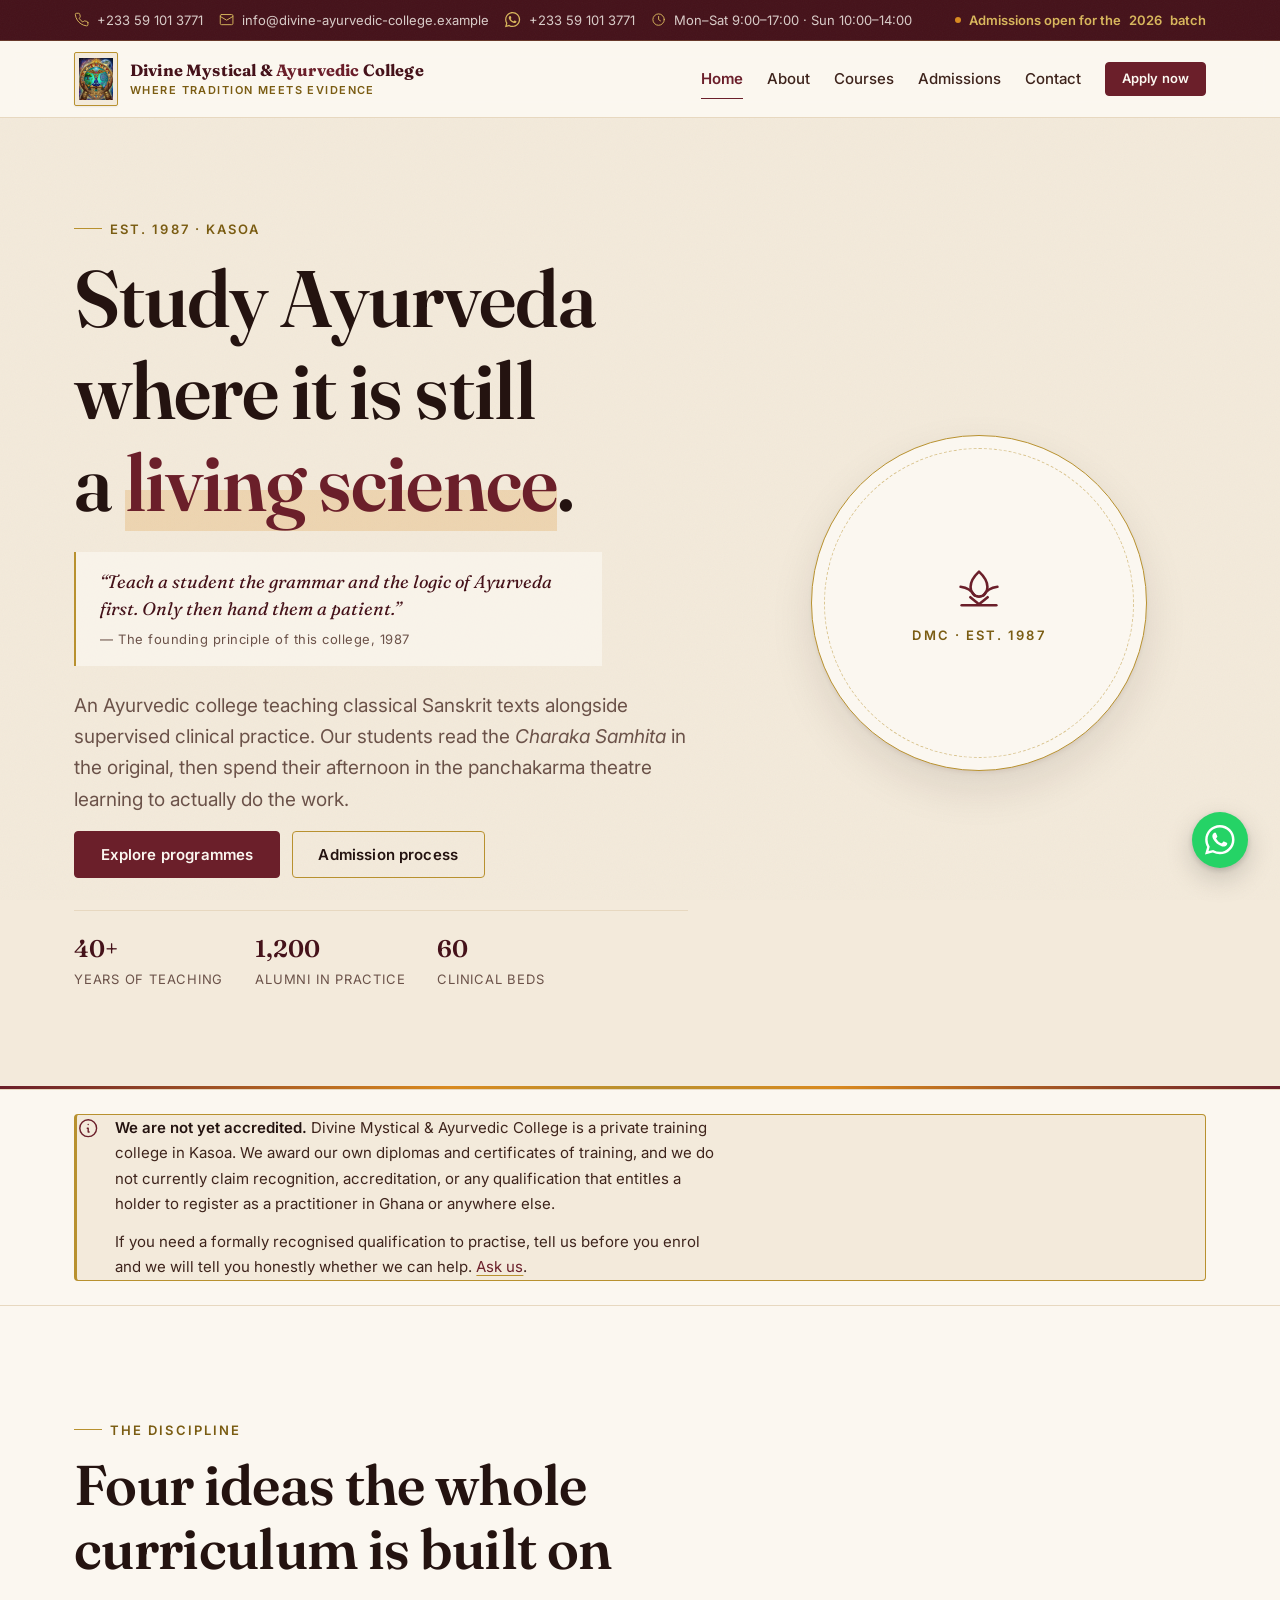
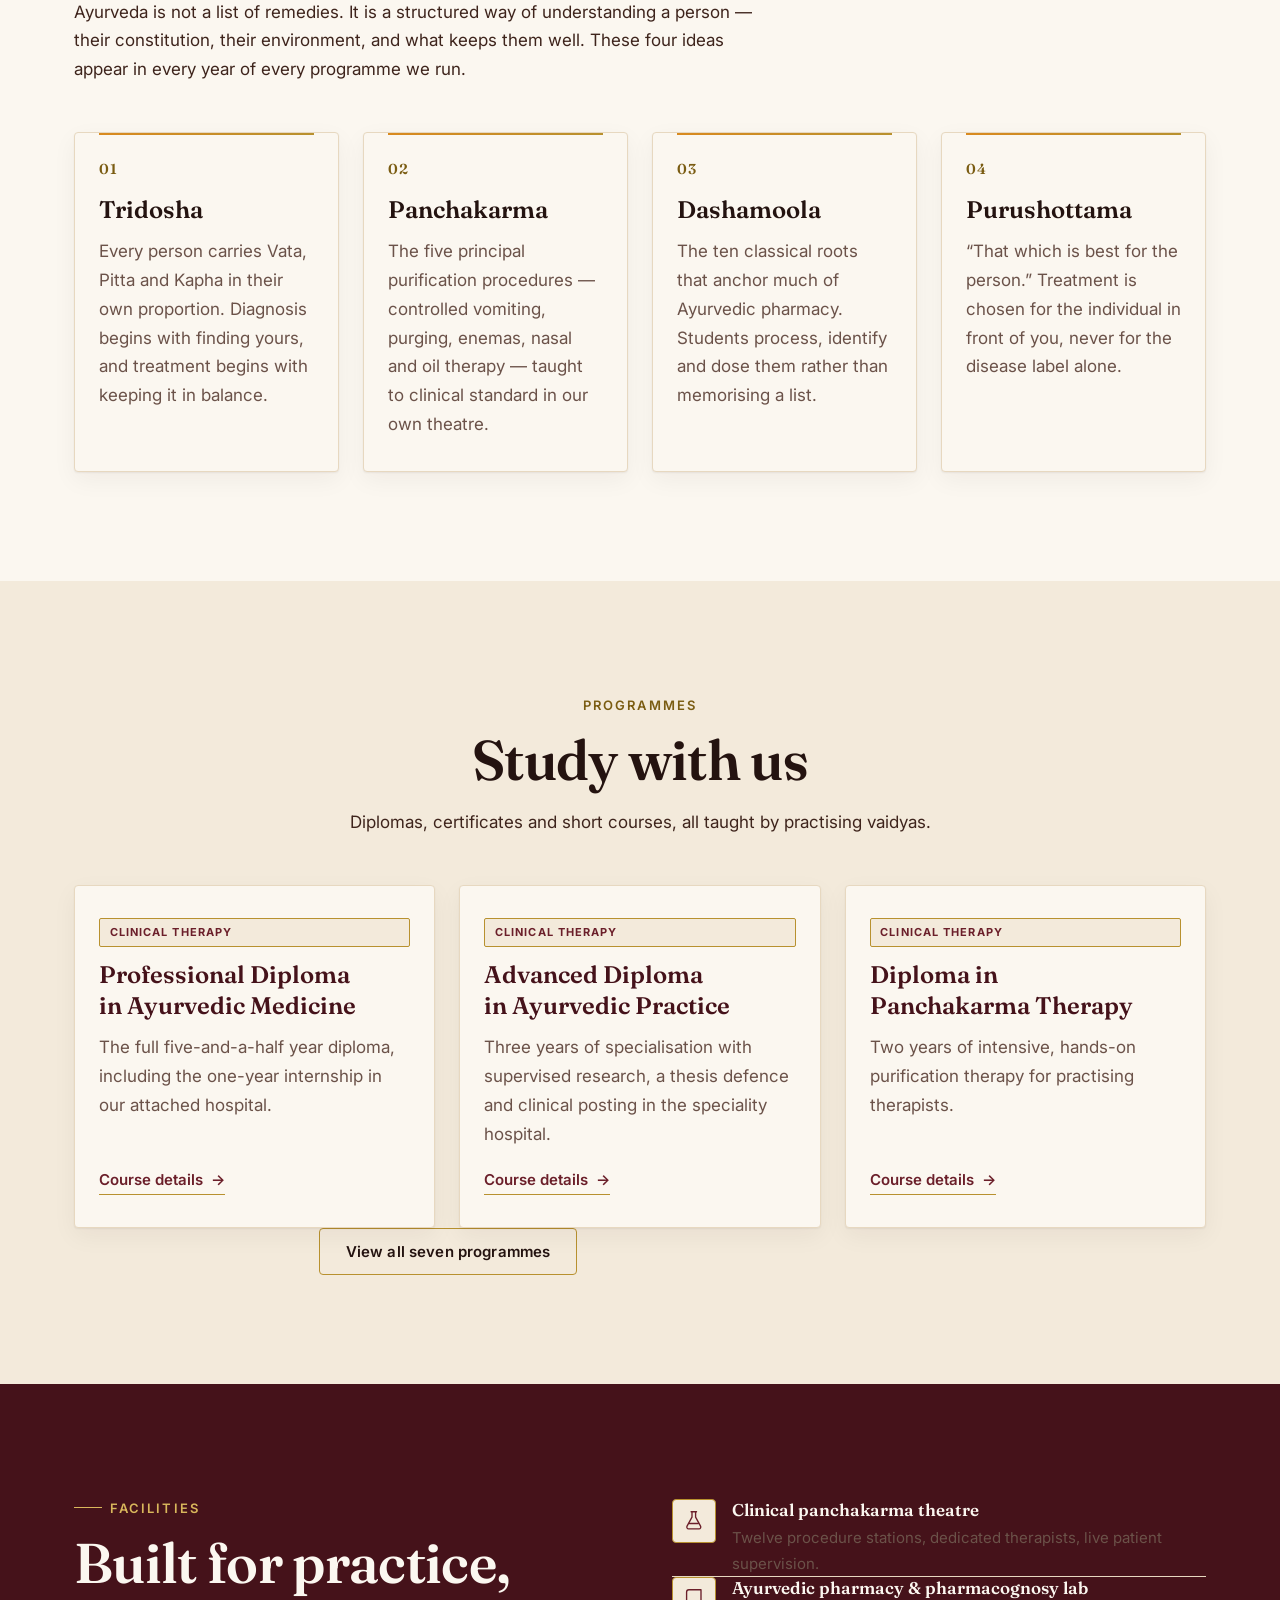
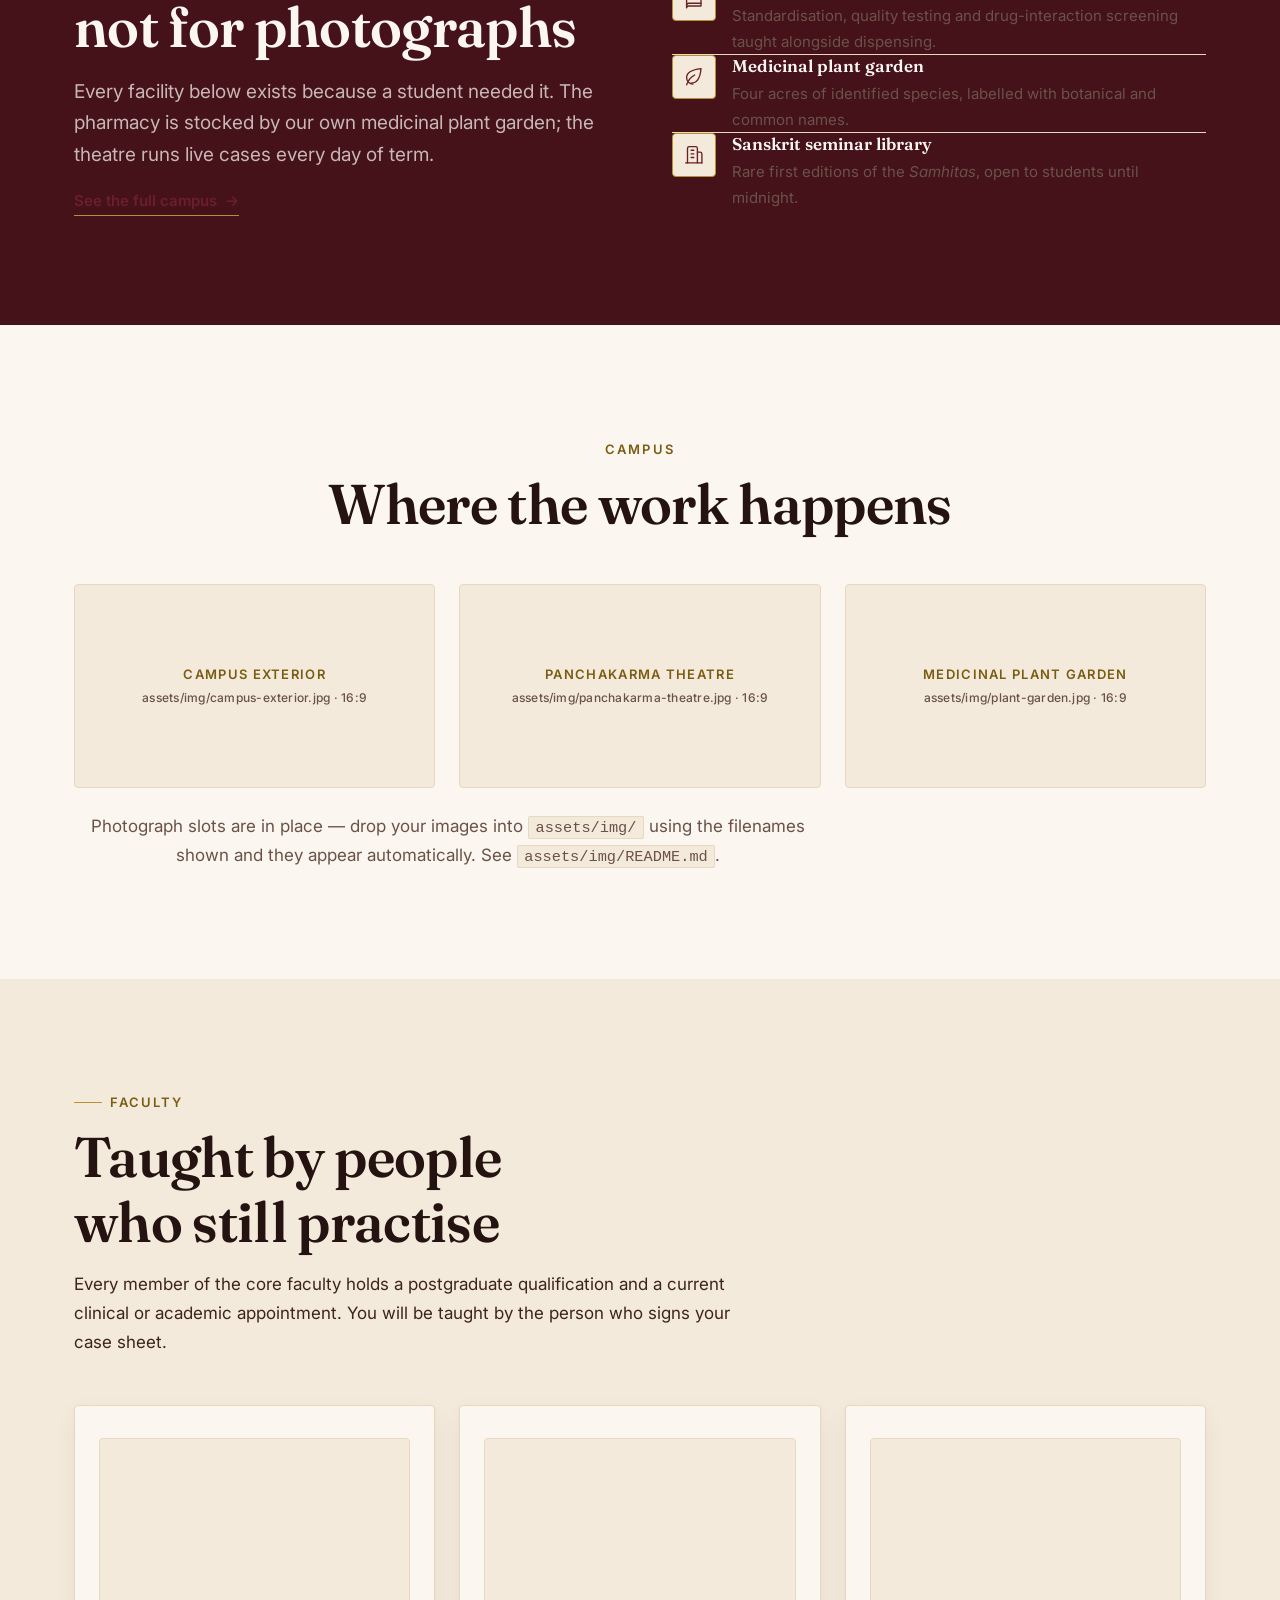
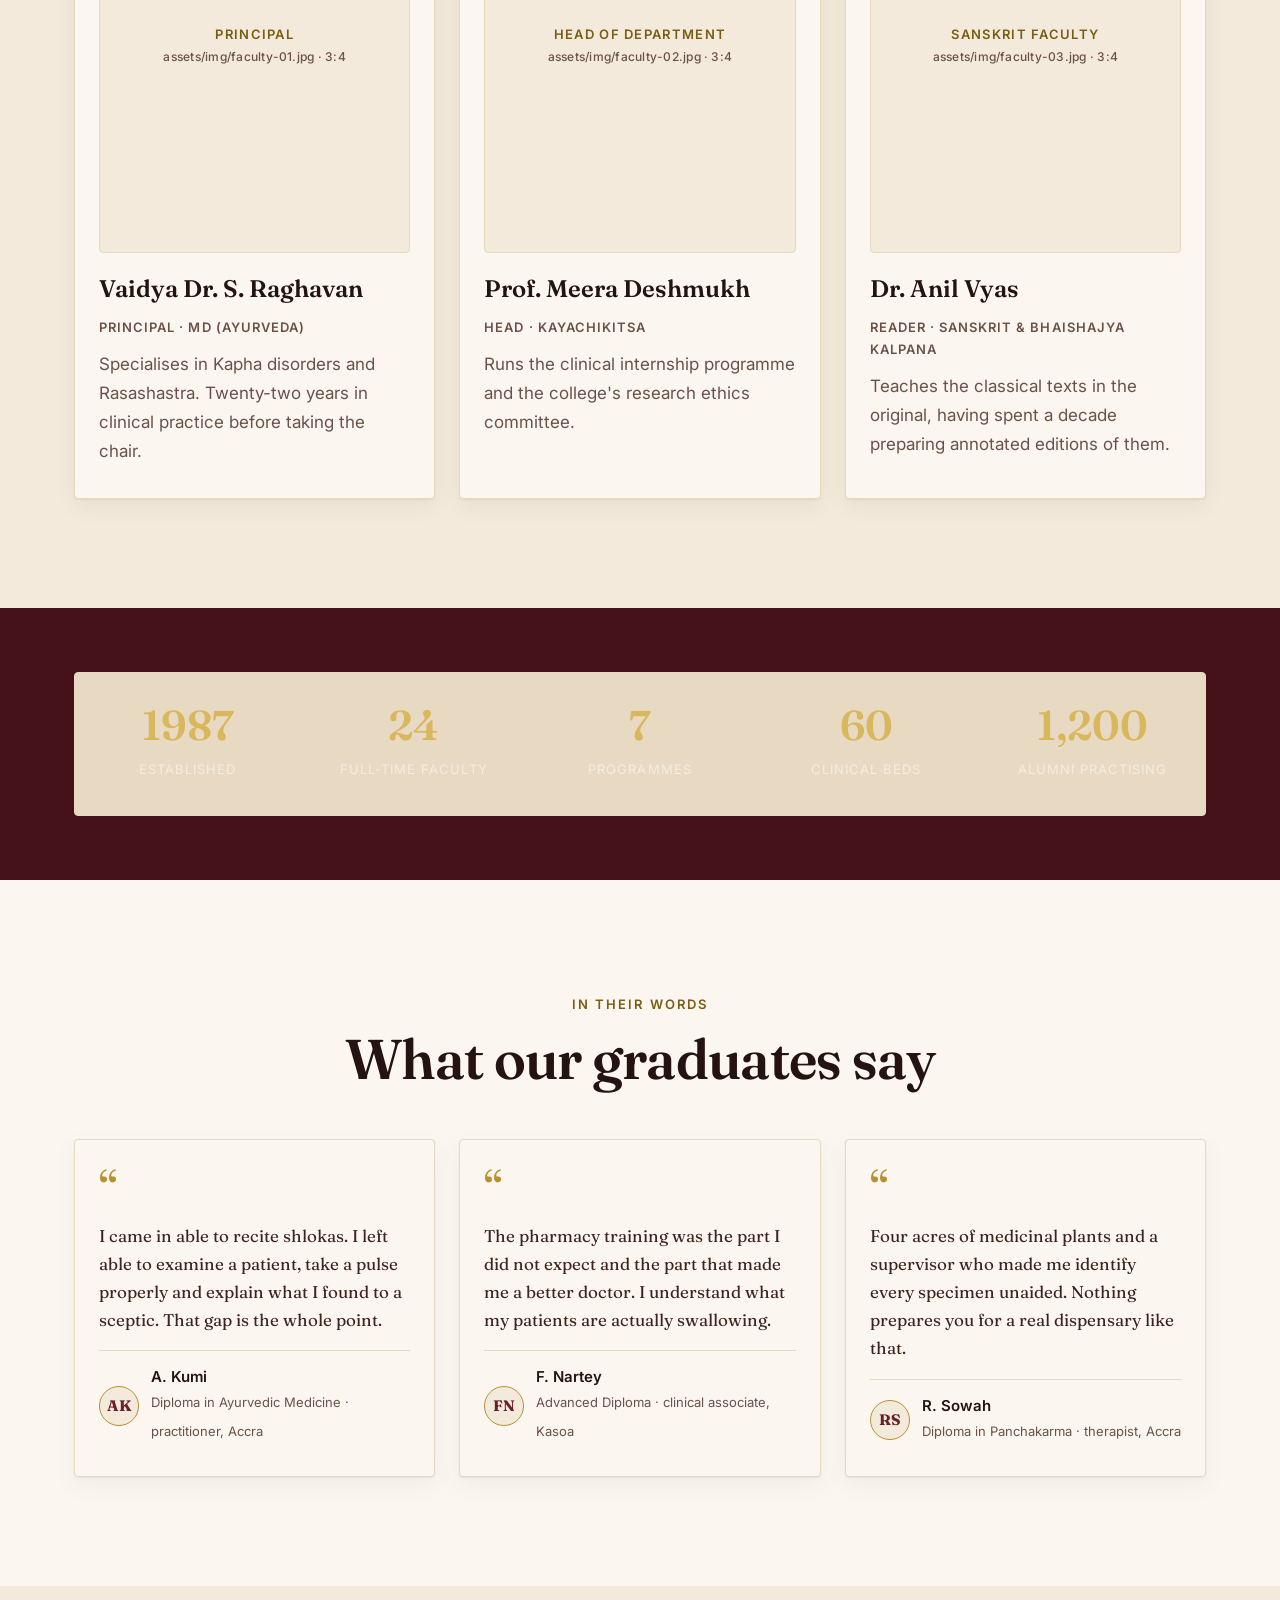
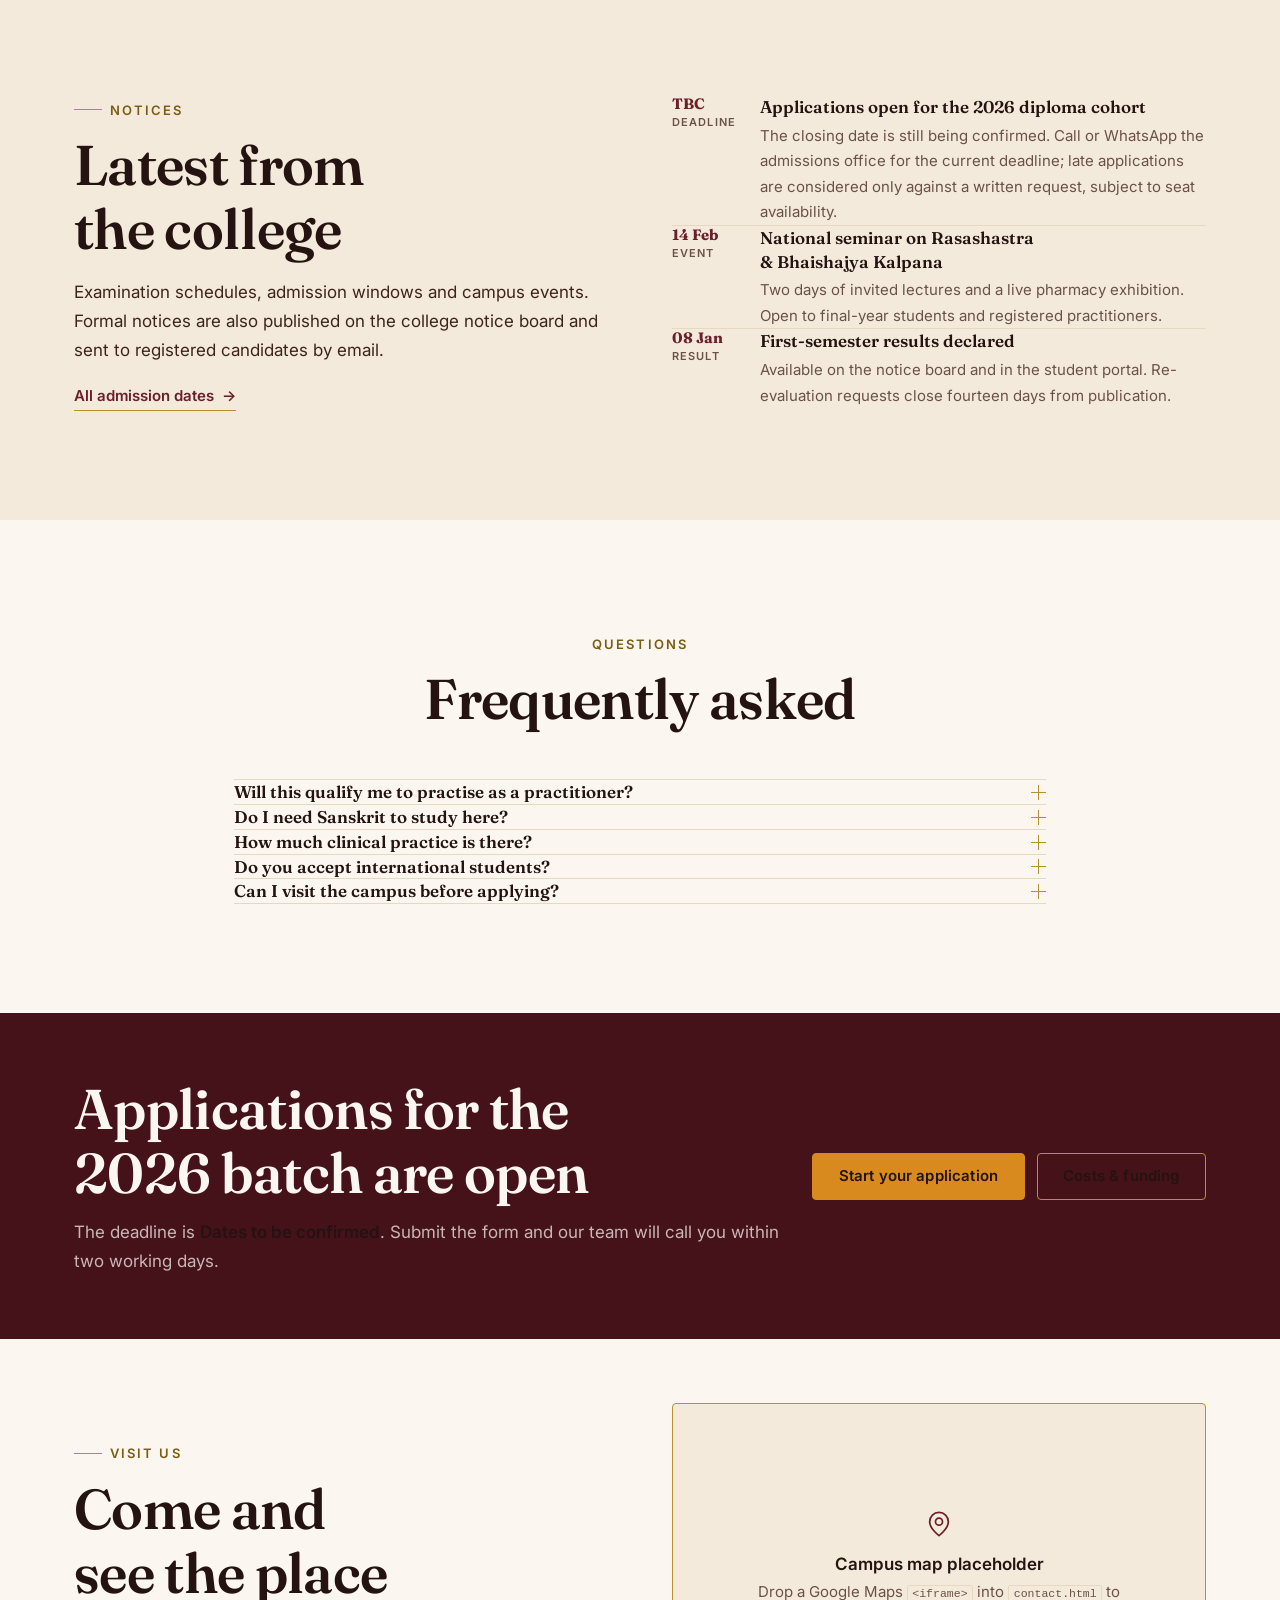
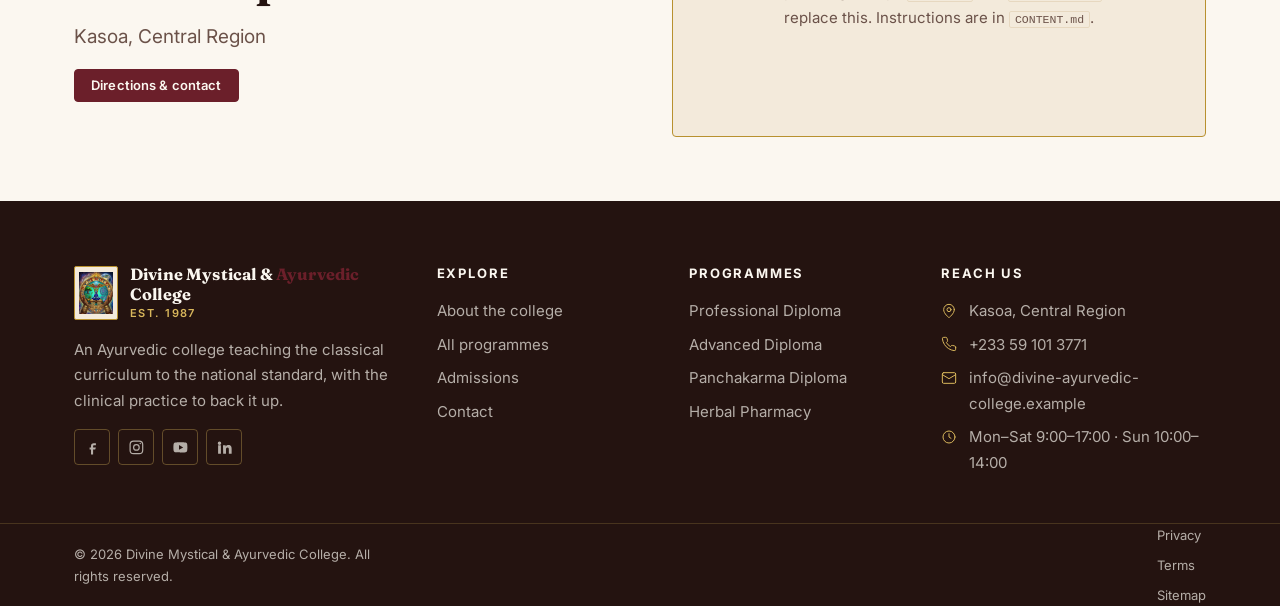
==== commit 84de1faf: "Remove unsupported accreditation, degree and affiliation claims The site was written as though the c" ====
--- a/index.html
+++ b/index.html
@@ -3,20 +3,20 @@
 <head>
 <meta charset="utf-8">
 <meta name="viewport" content="width=device-width, initial-scale=1">
-<title>Divine Mystical &amp; Ayurvedic College | BAMS &amp; MD Ayurveda</title>
-<meta name="description" content="Recognised Ayurvedic college offering BAMS, MD Ayurveda, Panchakarma, herbal pharmacy and yoga therapy. Classical Sanskrit scholarship plus supervised clinical practice.">
+<title>Divine Mystical &amp; Ayurvedic College | Kasoa, Ghana</title>
+<meta name="description" content="Ayurvedic college in Kasoa, Ghana offering diplomas and certificates in Ayurvedic medicine, Panchakarma, herbal pharmacy, dietetics and yoga therapy. We are not accredited.">
 <meta name="theme-color" content="#6b1f2a">
-<link rel="canonical" href="https://www.divinemysticalayurvedic.edu.in/">
+<link rel="canonical" href="https://www.divine-ayurvedic-college.example/">
 
 <meta property="og:type" content="website">
 <meta property="og:site_name" content="Divine Mystical &amp; Ayurvedic College">
-<meta property="og:locale" content="en_IN">
+<meta property="og:locale" content="en_GH">
 <meta property="og:title" content="Divine Mystical &amp; Ayurvedic College">
-<meta property="og:description" content="Recognised Ayurvedic college offering BAMS, MD Ayurveda, Panchakarma, herbal pharmacy and yoga therapy programmes.">
-<meta property="og:url" content="https://www.divinemysticalayurvedic.edu.in/">
+<meta property="og:description" content="Diplomas and certificates in Ayurvedic medicine, Panchakarma, herbal pharmacy, dietetics and yoga therapy. Kasoa, Ghana.">
+<meta property="og:url" content="https://www.divine-ayurvedic-college.example/">
 <meta name="twitter:card" content="summary_large_image">
 <meta name="twitter:title" content="Divine Mystical &amp; Ayurvedic College">
-<meta name="twitter:description" content="Recognised Ayurvedic college offering BAMS, MD Ayurveda, Panchakarma, herbal pharmacy and yoga therapy programmes.">
+<meta name="twitter:description" content="Diplomas and certificates in Ayurvedic medicine, Panchakarma, herbal pharmacy, dietetics and yoga therapy. Kasoa, Ghana.">
 
 <link rel="icon" href="data:image/svg+xml,%3Csvg xmlns='http://www.w3.org/2000/svg' viewBox='0 0 32 32'%3E%3Crect width='32' height='32' fill='%236b1f2a'/%3E%3Cg fill='none' stroke='%23d9b75c' stroke-width='1.6' stroke-linecap='round'%3E%3Cpath d='M16 7c3 3 4.5 5.5 4.5 8.5S19 20 16 20s-4.5-2-4.5-4.5S13 10 16 7z'/%3E%3Cpath d='M6.5 13.5c3.5.5 6 2 7.5 4.5M25.5 13.5c-3.5.5-6 2-7.5 4.5'/%3E%3Cpath d='M7.5 22.5h17'/%3E%3C/g%3E%3C/svg%3E">
 <link rel="preconnect" href="https://fonts.googleapis.com">
@@ -39,7 +39,7 @@
       </li>
       <li>
         <svg viewBox="0 0 24 24" fill="none" stroke="currentColor" stroke-width="1.5" stroke-linecap="round" stroke-linejoin="round" aria-hidden="true"><rect x="2" y="4" width="20" height="16" rx="2"/><path d="m22 7-10 6L2 7"/></svg>
-        <a href="mailto:info@example.edu.in" data-dm-href="email.general" data-dm-scheme="mailto"><span data-dm="email.general">info@example.edu.in</span></a>
+        <a href="mailto:info@divine-ayurvedic-college.example" data-dm-href="email.general" data-dm-scheme="mailto"><span data-dm="email.general">info@divine-ayurvedic-college.example</span></a>
       </li><li>
         <svg viewBox="0 0 24 24" fill="currentColor" aria-hidden="true"><path d="M20.52 3.48A12.07 12.07 0 0 0 12.04 0C5.5 0 .16 5.34.16 11.88c0 2.1.55 4.14 1.59 5.95L0 24l6.31-1.66a12.09 12.09 0 0 0 5.73 1.45h.01c6.54 0 11.88-5.34 11.88-11.88 0-3.17-1.24-6.15-3.48-8.39zm-8.48 18.3a9.9 9.9 0 0 1-5.05-1.38l-.36-.21-3.74.98.98-3.65-.24-.37a9.87 9.87 0 0 1-1.51-5.26c0-5.45 4.44-9.88 9.88-9.88a9.84 9.84 0 0 1 6.99 2.9 9.84 9.84 0 0 1 2.9 6.99c0 5.45-4.43 9.88-9.88 9.88m5.46-7.45c-.3-.15-1.77-.87-2.05-.97s-.47-.15-.67.15-.77.97-.95 1.17-.35.22-.65.08a8.15 8.15 0 0 1-2.4-1.48 9.02 9.02 0 0 1-1.66-2.07c-.17-.3-.02-.46.13-.61.13-.13.3-.35.45-.52.15-.17.2-.3.3-.5a.53.53 0 0 0-.02-.52c-.08-.15-.67-1.61-.92-2.2-.24-.57-.49-.5-.67-.5h-.58c-.2 0-.52.08-.79.37-.27.3-1.03 1.01-1.03 2.46s1.06 2.86 1.21 3.06c.15.2 2.08 3.18 5.05 4.46.71.3 1.26.49 1.69.63.71.23 1.36.2 1.87.12.57-.08 1.77-.72 2.02-1.42.25-.7.25-1.3.17-1.42-.08-.12-.28-.2-.58-.35z"/></svg>
         <a href="https://wa.me/233591013771" data-dm-href="whatsapp.url" data-dm-scheme="url" target="_blank" rel="noopener noreferrer"><span data-dm="phone.whatsapp">+233 59 101 3771</span></a>
@@ -106,7 +106,7 @@
         </blockquote>
 
         <p class="lead">
-          A recognised Ayurvedic college teaching classical Sanskrit texts alongside
+          An Ayurvedic college teaching classical Sanskrit texts alongside
           supervised clinical practice. Our students read the <em>Charaka Samhita</em>
           in the original, then spend their afternoon in the panchakarma theatre
           learning to actually do the work.
@@ -150,28 +150,27 @@
     </div>
   </section>
 
-  <!-- Credential strip -->
-  <section class="credentials" aria-label="Accreditation and recognition">
-    <div class="wrap">
-      <div class="credential" data-reveal>
-        <svg viewBox="0 0 24 24" fill="none" stroke="currentColor" stroke-width="1.5" stroke-linecap="round" stroke-linejoin="round" aria-hidden="true"><path d="M3 21h18"/><path d="M5 21V5a2 2 0 0 1 2-2h7a2 2 0 0 1 2 2v16"/><path d="M16 9h3a2 2 0 0 1 2 2v10"/><path d="M9 7h3M9 11h3M9 15h3"/></svg>
-        <strong data-dm="accreditation.0.label">Affiliated to</strong>
-        <span data-dm="accreditation.0.value">Add your affiliating institution</span>
-      </div>
-      <div class="credential" data-reveal>
-        <svg viewBox="0 0 24 24" fill="none" stroke="currentColor" stroke-width="1.5" stroke-linecap="round" stroke-linejoin="round" aria-hidden="true"><circle cx="12" cy="9" r="6"/><path d="m8.2 14-1.7 8 5.5-3 5.5 3-1.7-8"/></svg>
-        <strong data-dm="accreditation.1.label">Recognised by</strong>
-        <span data-dm="accreditation.1.value">Add your recognition body</span>
-      </div>
-      <div class="credential" data-reveal>
-        <svg viewBox="0 0 24 24" fill="none" stroke="currentColor" stroke-width="1.5" stroke-linecap="round" stroke-linejoin="round" aria-hidden="true"><path d="M12 22s8-4 8-10V5l-8-3-8 3v7c0 6 8 10 8 10z"/><path d="m9 12 2 2 4-4"/></svg>
-        <strong data-dm="accreditation.2.label">Institutional grade</strong>
-        <span data-dm="accreditation.2.value">Add your accreditation grade</span>
-      </div>
-      <div class="credential" data-reveal>
-        <svg viewBox="0 0 24 24" fill="none" stroke="currentColor" stroke-width="1.5" stroke-linecap="round" stroke-linejoin="round" aria-hidden="true"><path d="M11 20A7 7 0 0 1 4 13c0-6 7-9 16-10-1 12-6 16-11 16z"/><path d="M4 21c2-6 5-9 9-11"/></svg>
-        <strong data-dm="accreditation.3.label">ISO certified</strong>
-        <span data-dm="accreditation.3.value">Add your certification</span>
+  <!-- Status notice: replaces a credential strip that made accreditation
+       claims the college does not hold. Nothing here is invented. -->
+  <section class="credentials" aria-label="Our current status">
+    <div class="wrap">
+      <div class="clarifier" data-reveal style="margin: var(--sp-6) 0;">
+        <svg viewBox="0 0 24 24" fill="none" stroke="currentColor" stroke-width="1.5" stroke-linecap="round" stroke-linejoin="round" aria-hidden="true"><circle cx="12" cy="12" r="9"/><path d="M12 8h.01M11 12h1v4h1"/></svg>
+        <div>
+          <p>
+            <strong>We are not yet accredited.</strong> Divine Mystical &amp;
+            Ayurvedic College is a private training college in Kasoa. We award
+            our own diplomas and certificates of training, and we do not
+            currently claim recognition, accreditation, or any qualification
+            that entitles a holder to register as a practitioner in Ghana or
+            anywhere else.
+          </p>
+          <p>
+            If you need a formally recognised qualification to practise, tell us
+            before you enrol and we will tell you honestly whether we can help.
+            <a href="contact.html#enquiry">Ask us</a>.
+          </p>
+        </div>
       </div>
     </div>
   </section>
@@ -236,40 +235,40 @@
       <div class="section-head section-head--center" data-reveal>
         <span class="eyebrow">Programmes</span>
         <h2>Study with us</h2>
-        <p>Degrees, diplomas and short courses, all taught by practising vaidyas.</p>
+        <p>Diplomas, certificates and short courses, all taught by practising vaidyas.</p>
       </div>
 
       <div class="grid grid-3">
         <article class="card card--raise" data-reveal>
-          <span class="course-card__level">Undergraduate</span>
-          <h3 class="course-card__title">Bachelor of Ayurvedic Medicine &amp; Surgery</h3>
-          <p>
-            The full five-and-a-half year degree, including the compulsory
-            one-year internship in our attached hospital.
+          <span class="course-card__level">Clinical therapy</span>
+          <h3 class="course-card__title">Professional Diploma in Ayurvedic Medicine</h3>
+          <p>
+            The full five-and-a-half year diploma, including the one-year
+            internship in our attached hospital.
           </p>
           <div class="card__foot">
-            <a class="link-arrow" href="courses.html#bams">Course details</a>
+            <a class="link-arrow" href="courses.html#diploma-ayurvedic-medicine">Course details</a>
           </div>
         </article>
 
         <article class="card card--raise" data-reveal>
-          <span class="course-card__level">Postgraduate</span>
-          <h3 class="course-card__title">Doctor of Medicine in Ayurveda</h3>
+          <span class="course-card__level">Clinical therapy</span>
+          <h3 class="course-card__title">Advanced Diploma in Ayurvedic Practice</h3>
           <p>
             Three years of specialisation with supervised research, a thesis
             defence and clinical posting in the speciality hospital.
           </p>
           <div class="card__foot">
-            <a class="link-arrow" href="courses.html#md-ayurveda">Course details</a>
+            <a class="link-arrow" href="courses.html#advanced-diploma-ayurveda">Course details</a>
           </div>
         </article>
 
         <article class="card card--raise" data-reveal>
-          <span class="course-card__level">Diploma</span>
+          <span class="course-card__level">Clinical therapy</span>
           <h3 class="course-card__title">Diploma in Panchakarma Therapy</h3>
           <p>
             Two years of intensive, hands-on purification therapy for
-            practising therapists and graduates.
+            practising therapists.
           </p>
           <div class="card__foot">
             <a class="link-arrow" href="courses.html#panchakarma">Course details</a>
@@ -472,13 +471,13 @@
           <blockquote>
             I came in able to recite shlokas. I left able to examine a
             patient, take a pulse properly and explain what I found to a
-            sceptic. That gap is the whole degree.
+            sceptic. That gap is the whole point.
           </blockquote>
           <figcaption>
             <span class="quote-card__avatar" aria-hidden="true">AK</span>
             <span class="quote-card__who">
-              <strong>Dr. A. Kulkarni</strong>
-              <span>BAMS 2014 · practising in Pune</span>
+              <strong>A. Kumi</strong>
+              <span>Diploma in Ayurvedic Medicine · practitioner, Accra</span>
             </span>
           </figcaption>
         </figure>
@@ -493,8 +492,8 @@
           <figcaption>
             <span class="quote-card__avatar" aria-hidden="true">FN</span>
             <span class="quote-card__who">
-              <strong>Dr. Farhana Nadeem</strong>
-              <span>MD Ayurveda 2019 · clinical associate</span>
+              <strong>F. Nartey</strong>
+              <span>Advanced Diploma · clinical associate, Kasoa</span>
             </span>
           </figcaption>
         </figure>
@@ -509,8 +508,8 @@
           <figcaption>
             <span class="quote-card__avatar" aria-hidden="true">RS</span>
             <span class="quote-card__who">
-              <strong>R. Sundaram</strong>
-              <span>Diploma in Panchakarma · therapist, Chennai</span>
+              <strong>R. Sowah</strong>
+              <span>Diploma in Panchakarma · therapist, Accra</span>
             </span>
           </figcaption>
         </figure>
@@ -535,12 +534,14 @@
 
         <div data-reveal>
           <article class="notice">
-            <div class="notice__date">31 Mar<span>Deadline</span></div>
-            <div>
-              <h3>Applications close for the 2026 BAMS batch</h3>
+            <div class="notice__date">TBC<span>Deadline</span></div>
+            <div>
+              <h3>Applications open for the 2026 diploma cohort</h3>
               <p>
-                Late applications are accepted only against a written request
-                from the admissions office, subject to seat availability.
+                The closing date is still being confirmed. Call or WhatsApp the
+                admissions office for the current deadline; late applications are
+                considered only against a written request, subject to seat
+                availability.
               </p>
             </div>
           </article>
@@ -581,19 +582,24 @@
         <div class="accordion__item">
           <h3 style="margin:0;">
             <button class="accordion__trigger" type="button" aria-expanded="false" aria-controls="faq-1" id="faq-1-t">
-              Is the BAMS degree recognised for clinical practice?
+              Will this qualify me to practise as a practitioner?
               <span class="accordion__icon" aria-hidden="true"></span>
             </button>
           </h3>
           <div class="accordion__panel" id="faq-1" role="region" aria-labelledby="faq-1-t" data-open="false" inert>
             <div>
               <p>
-Yes. The programme runs a full clinical curriculum with supervised
-postings, and the qualification is issued through our affiliating
-institution. Registration requirements for practitioners differ
-between countries — if you intend to practise outside Ghana, check the
-requirements of the authority in that country before you enrol, and
-confirm ours with the admissions office before you pay anything.
+No — not on its own, and we would rather say so now than let you find out
+later. <strong>Our diplomas and certificates are not accredited</strong>, and
+none of them entitles a holder to register or practise as a healthcare
+practitioner in Ghana or anywhere else.
+              </p>
+              <p>
+What they do give you is a thorough grounding in Ayurvedic theory and
+supervised clinical practice. If your aim is to treat patients, that training
+is the foundation — but you will need a separately recognised qualification to
+practise legally. Tell us which country you intend to work in and we will point
+you to the right route.
               </p>
             </div>
           </div>
@@ -650,10 +656,13 @@
           <div class="accordion__panel" id="faq-4" role="region" aria-labelledby="faq-4-t" data-open="false" inert>
             <div>
               <p>
-                Yes, subject to visa requirements and the affiliating
-                university's regulations for foreign students. Write to the
+                Yes, subject to Ghana's student visa requirements. Write to the
                 admissions office well before the deadline — student visas take
-                considerably longer than domestic processing.
+                considerably longer than domestic processing. Please also read
+                the <a href="courses.html#qualification-status">note on what our
+                awards are</a> before you apply: they are not accredited, so
+                check with your own country's authorities whether they will be
+                of use to you where you live.
               </p>
             </div>
           </div>
@@ -687,7 +696,7 @@
       <div>
         <h2>Applications for the <span data-dm="admissions.batchYear">2026</span> batch are open</h2>
         <p>
-          The deadline is <strong data-dm="admissions.deadlineLabel">31 March 2026</strong>.
+          The deadline is <strong data-dm="admissions.deadlineLabel">Dates to be confirmed</strong>.
           Submit the form and our team will call you within two working days.
         </p>
       </div>
@@ -775,8 +784,8 @@
     <div>
       <h3>Programmes</h3>
       <ul>
-        <li><a href="courses.html#bams">BAMS</a></li>
-        <li><a href="courses.html#md-ayurveda">MD Ayurveda</a></li>
+        <li><a href="courses.html#diploma-ayurvedic-medicine">Professional Diploma</a></li>
+        <li><a href="courses.html#advanced-diploma-ayurveda">Advanced Diploma</a></li>
         <li><a href="courses.html#panchakarma">Panchakarma Diploma</a></li>
         <li><a href="courses.html#herbal-pharmacy">Herbal Pharmacy</a></li>
       </ul>
@@ -795,7 +804,7 @@
         </li>
         <li>
           <svg viewBox="0 0 24 24" fill="none" stroke="currentColor" stroke-width="1.5" stroke-linecap="round" stroke-linejoin="round" aria-hidden="true"><rect x="2" y="4" width="20" height="16" rx="2"/><path d="m22 7-10 6L2 7"/></svg>
-          <a href="mailto:info@example.edu.in" data-dm-href="email.general" data-dm-scheme="mailto"><span data-dm="email.general">info@example.edu.in</span></a>
+          <a href="mailto:info@divine-ayurvedic-college.example" data-dm-href="email.general" data-dm-scheme="mailto"><span data-dm="email.general">info@divine-ayurvedic-college.example</span></a>
         </li>
         <li>
           <svg viewBox="0 0 24 24" fill="none" stroke="currentColor" stroke-width="1.5" stroke-linecap="round" stroke-linejoin="round" aria-hidden="true"><circle cx="12" cy="12" r="9"/><path d="M12 7v5l3 2"/></svg>
--- a/css/styles.css
+++ b/css/styles.css
@@ -1190,44 +1190,49 @@
   margin-top: var(--sp-2);
 }
 
-/* Credential strip */
+/* Status notice band — carries the "not accredited" statement on the home
+   page. The old four-column credential strip was removed because it displayed
+   accreditation claims the college does not hold. */
 .credentials {
   border-bottom: 1px solid var(--border);
   background: var(--paper);
 }
 
-.credentials .wrap {
-  display: grid;
-  grid-template-columns: repeat(4, 1fr);
-}
-
-.credential {
-  padding: var(--sp-6) var(--sp-4);
-  text-align: center;
-  border-left: 1px solid var(--border);
-}
-
-.credential:first-child {
-  border-left: 0;
-}
-
-.credential svg {
+/* Standing notice — used where the site has to be explicit about what it is
+   and is not, e.g. the status of the qualifications on courses.html. */
+.clarifier {
+  display: grid;
+  grid-template-columns: auto 1fr;
+  gap: var(--sp-4);
+  align-items: start;
+  padding: var(--sp-5) var(--sp-6);
+  margin-bottom: var(--sp-7);
+  background: var(--sand-100);
+  border: 1px solid var(--gold-600);
+  border-left: 3px solid var(--gold-600);
+  border-radius: var(--radius);
+}
+
+.clarifier svg {
   width: 1.4rem;
   height: 1.4rem;
-  margin: 0 auto var(--sp-2);
-  color: var(--gold-600);
-}
-
-.credential strong {
-  display: block;
+  margin-top: 0.15rem;
+  color: var(--maroon-700);
+  flex-shrink: 0;
+}
+
+.clarifier p {
+  margin: 0;
   font-size: var(--step-sm);
+  color: var(--ink-700);
+}
+
+.clarifier p + p {
+  margin-top: var(--sp-3);
+}
+
+.clarifier strong {
   color: var(--ink-900);
-  line-height: 1.35;
-}
-
-.credential span {
-  font-size: var(--step-xs);
-  color: var(--text-muted);
 }
 
 /* 10 Cards & grids ========================================================== */
@@ -2370,18 +2375,6 @@
 @media (max-width: 1024px) {
   .site-footer__top {
     grid-template-columns: 1fr 1fr;
-  }
-
-  .credentials .wrap {
-    grid-template-columns: repeat(2, 1fr);
-  }
-
-  .credential:nth-child(3) {
-    border-left: 0;
-  }
-
-  .credential:nth-child(n + 3) {
-    border-top: 1px solid var(--border);
   }
 }
 
@@ -2504,18 +2497,7 @@
     height: 46px;
   }
 
-  .credentials .wrap {
-    grid-template-columns: 1fr;
-  }
-
-  .credential {
-    border-left: 0;
-    border-top: 1px solid var(--border);
-  }
-
-  .credential:first-child {
-    border-top: 0;
-  }
+  
 
   .form-grid {
     grid-template-columns: 1fr;
